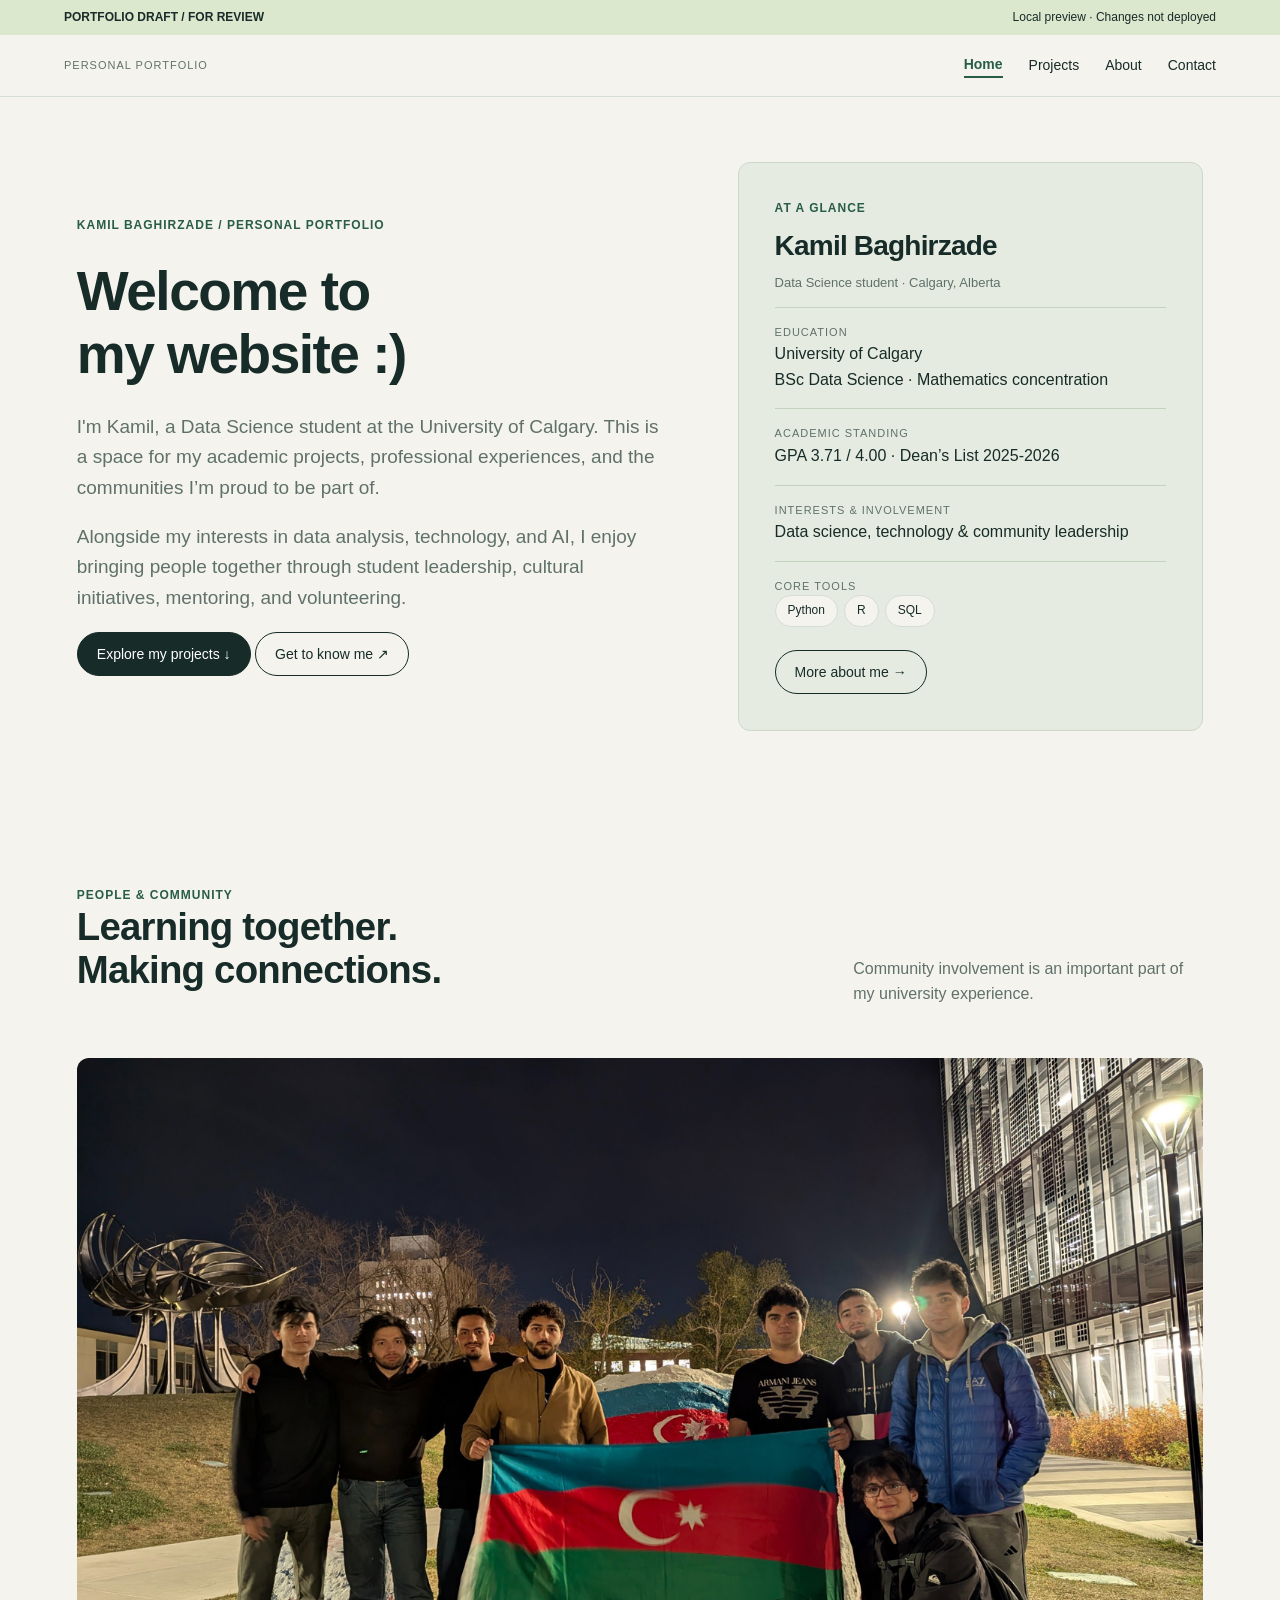
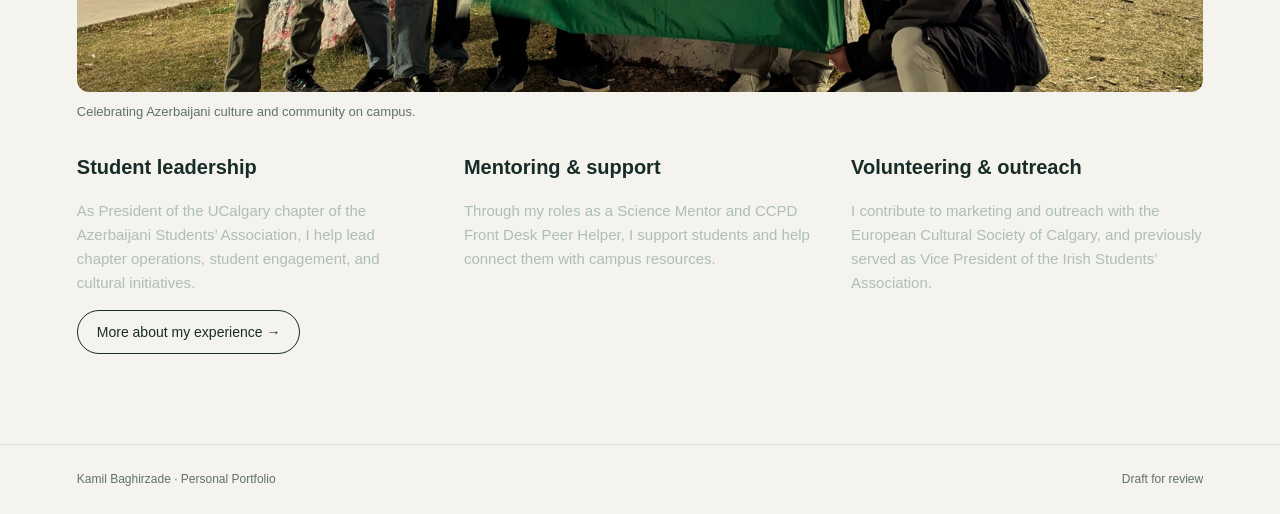
==== index.html @ b05f6c88 "Add files via upload" ====
<!doctype html><html lang="en"><head><meta charset="utf-8"><meta name="viewport" content="width=device-width,initial-scale=1"><title>Home - Portfolio Draft</title><style>
:root{--bg:#f4f3ed;--ink:#172b28;--muted:#60716b;--line:#d6ddd4;--green:#cae6aa;--accent:#285d48}*{box-sizing:border-box}html{scroll-behavior:smooth}body{margin:0;background:var(--bg);color:var(--ink);font:16px/1.6 Arial,sans-serif}a{color:inherit}button{font:inherit;cursor:pointer}nav{position:sticky;top:0;background:#f4f3edf5;z-index:10;border-bottom:1px solid var(--line);padding:18px 5%;display:flex;align-items:center;gap:26px}nav a{text-decoration:none;font-size:14px}nav .brand{font-weight:800;font-size:20px;margin-right:auto}.dot{color:var(--accent)}.button{border:1px solid var(--ink);border-radius:30px;background:transparent;color:var(--ink);padding:10px 19px;text-decoration:none;display:inline-block;font-size:14px}.button.dark{background:var(--ink);color:white}main{max-width:1400px;margin:auto}section{padding:90px 6%;scroll-margin-top:70px}.eyebrow{text-transform:uppercase;letter-spacing:2px;font-size:12px;font-weight:bold;color:var(--accent)}h1,h2,h3,p{margin-top:0}h1{font-size:clamp(48px,6.8vw,94px);line-height:1.04;letter-spacing:-5px;font-weight:500;margin:25px 0}h2{font-size:clamp(36px,4vw,56px);font-weight:500;letter-spacing:-2px;line-height:1.12}h3{font-size:25px;line-height:1.2}.lead{font-size:19px;color:var(--muted);max-width:560px}.hero{display:grid;grid-template-columns:1.25fr 1fr;align-items:center;gap:6%;padding-top:65px}.pill{display:inline-block;padding:5px 12px;border:1px solid var(--line);border-radius:20px;font-size:12px;margin:0 6px 7px 0}.hero-art{border-radius:180px 180px 8px 8px;background:var(--ink);min-height:470px;position:relative;overflow:hidden;color:#d4ecc1;display:flex;align-items:center;justify-content:center}.hero-art svg{width:100%;height:400px}.art-label{position:absolute;bottom:22px;left:25px;font:12px monospace;letter-spacing:1px}.strip{display:flex;gap:30px;border-top:1px solid var(--line);border-bottom:1px solid var(--line);padding:20px 6%;color:var(--muted);justify-content:space-between;font-size:13px}.heading{display:flex;justify-content:space-between;gap:40px;align-items:end;margin-bottom:35px}.heading p{max-width:350px;color:var(--muted)}.project{border-top:1px solid var(--line);display:grid;grid-template-columns:0.8fr 1.2fr;gap:7%;padding:45px 0}.number{font:13px monospace;color:var(--muted);margin-bottom:18px}.project p{color:var(--muted)}.project details{border-top:1px solid var(--line);padding:13px 0}summary{cursor:pointer;font-weight:bold;font-size:14px}.project details p{font-size:14px;margin:12px 0 0}.visual{background:#e4e9df;padding:35px;border-radius:6px;min-height:310px}.chart-head{display:flex;justify-content:space-between;font-size:12px;margin-bottom:30px}.bars{height:175px;display:flex;gap:12px;align-items:end;border-bottom:1px solid #9dab9a}.bar{flex:1;background:#849f75;position:relative;min-width:20px}.bar:last-child{background:var(--accent)}.bar span{position:absolute;bottom:-29px;left:0;right:0;text-align:center;font-size:11px}.caption{font-size:11px;color:var(--muted);margin-top:40px}.pipeline{display:grid;gap:12px}.node{border:1px solid #adbcaa;background:#f4f3ed;padding:12px 17px;display:flex;justify-content:space-between;font-size:14px}.node span{font:12px monospace;color:var(--muted)}.skills{background:var(--ink);color:var(--bg);border-radius:8px;margin:0 6%;padding:60px 5%}.skills .eyebrow{color:var(--green)}.skill-grid{display:grid;grid-template-columns:repeat(3,1fr);gap:35px}.skill-grid p{color:#aebfb5;font-size:15px}.skill-grid h3{font-size:20px}.about{display:grid;grid-template-columns:1fr 1fr;gap:10%}.about p{color:var(--muted)}footer{border-top:1px solid var(--line);padding:25px 6%;display:flex;justify-content:space-between;font-size:12px;color:var(--muted)}.notes{background:#e7ebdf;padding:18px;font-size:13px;border-radius:4px;margin-top:20px}.mode-panel{display:none;position:fixed;bottom:18px;left:50%;transform:translateX(-50%);background:var(--ink);color:white;padding:12px 20px;border-radius:40px;z-index:30;gap:18px;align-items:center;box-shadow:0 6px 30px #0003}.mode-panel button{color:white;background:none;border:0;padding:4px 10px}body.presenting .mode-panel{display:flex}.mode-panel span{white-space:nowrap;font-size:13px}.progress{position:fixed;top:0;left:0;height:3px;background:var(--accent);z-index:40}.rehearsal{font-size:12px;color:var(--muted);margin-top:15px}@media(max-width:750px){nav{gap:12px}nav .navlink{display:none}.hero,.project,.about{grid-template-columns:1fr}.hero-art{min-height:320px;margin-top:25px}h1{letter-spacing:-3px}.hero-art svg{height:300px}section{padding:55px 6%}.heading{display:block}.strip{flex-wrap:wrap;gap:12px}.skill-grid{grid-template-columns:1fr;gap:15px}.visual{margin-top:15px}.mode-panel{gap:3px;padding:10px}.mode-panel span{font-size:11px}footer{gap:20px}.skills{padding:40px 7%}}@media print{nav,.mode-panel,.button,.rehearsal{display:none}section{padding:25px}.hero-art{min-height:250px}details p{display:block}section,.project{break-inside:avoid}}
 .draft-banner{background:#dce8ce;padding:8px 5%;font-size:12px;display:flex;justify-content:space-between}.project figure{margin:0}.evidence{width:100%;border:1px solid var(--line);border-radius:6px;background:white}.role{border-left:3px solid var(--accent);padding-left:16px;margin:20px 0}.resume-grid{display:grid;grid-template-columns:1fr 1fr;gap:45px}.entry{border-top:1px solid var(--line);padding:20px 0}.entry small{color:var(--muted)}.entry h3{font-size:19px;margin:6px 0}.entry p{color:var(--muted);font-size:14px}.metric{font-size:60px;line-height:1.1;letter-spacing:-3px}.proposal{background:#e9dfce}.review{background:#fff9e9;border:1px solid #dbcda5;padding:16px;font-size:13px;border-radius:5px} .review summary{font-size:13px}.hero .lead{max-width:610px}.project .visual{align-self:start}.small{font-size:13px;color:var(--muted)}.filters{display:flex;gap:8px;flex-wrap:wrap;margin:25px 0}.filters button[aria-pressed=true]{background:var(--ink);color:white}article[hidden]{display:none}@media(max-width:750px){.resume-grid{grid-template-columns:1fr}.draft-banner{gap:15px}}nav{justify-content:flex-end}nav a[aria-current=page]{color:var(--accent);font-weight:700;border-bottom:2px solid var(--accent)}nav .navlink{display:inline-block}.page-label{margin-right:auto;font-size:11px;letter-spacing:1px;color:var(--muted)}@media(max-width:550px){nav{gap:16px;padding:16px 5%;flex-wrap:wrap}nav a{font-size:13px}.page-label{display:none}}body{font-family:Arial,Helvetica,sans-serif}h1{font-size:clamp(38px,4.3vw,60px);line-height:1.15;letter-spacing:-1.5px;font-weight:600}h1 em{font-style:normal}h2{font-size:clamp(30px,3vw,42px);letter-spacing:-.8px;font-weight:600}h3{font-size:23px;letter-spacing:0}.eyebrow{letter-spacing:1px}.hero{gap:7%;padding-top:65px;padding-bottom:65px}.profile-panel{background:#e5ebe0;border:1px solid #ced8c9;border-radius:12px;padding:36px;align-self:center}.profile-panel .profile-title{font-size:28px;line-height:1.25;margin:10px 0}.profile-row{padding:16px 0;border-top:1px solid #c5d1bf}.profile-row small{display:block;font-size:11px;letter-spacing:1px;text-transform:uppercase;color:#60716b}.profile-row strong{font-size:16px;font-weight:500}.profile-panel .pill{background:#f4f3ed}.contact-details{margin-top:28px}.contact-details a{overflow-wrap:anywhere}@media(max-width:750px){.profile-panel{margin-top:10px;padding:26px}.hero{padding-top:40px}}</style></head><body><div class="draft-banner"><strong>PORTFOLIO DRAFT / FOR REVIEW</strong><span>Local preview · Changes not deployed</span></div><nav aria-label="Main navigation"><span class="page-label">PERSONAL PORTFOLIO</span><a class="navlink" href="index.html" aria-current="page">Home</a><a class="navlink" href="projects.html">Projects</a><a class="navlink" href="about.html">About</a><a class="navlink" href="contact.html">Contact</a></nav><main><section class="hero" id="home" data-step><div><div class="eyebrow">Kamil Baghirzade / Personal portfolio</div><h1>Welcome to<br>my website :)</h1><p class="lead">I'm Kamil, a Data Science student at the University of Calgary. This is a space for my academic projects, professional experiences, and the communities I’m proud to be part of.</p><p class="lead">Alongside my interests in data analysis, technology, and AI, I enjoy bringing people together through student leadership, cultural initiatives, mentoring, and volunteering.</p><a class="button dark" href="projects.html">Explore my projects ↓</a> <a class="button" href="about.html">Get to know me ↗</a></div><aside class="profile-panel" aria-label="Professional profile"><div class="eyebrow">At a glance</div><h2 class="profile-title">Kamil Baghirzade</h2><p class="small">Data Science student · Calgary, Alberta</p><div class="profile-row"><small>Education</small><strong>University of Calgary<br>BSc Data Science · Mathematics concentration</strong></div><div class="profile-row"><small>Academic standing</small><strong>GPA 3.71 / 4.00 · Dean’s List 2025-2026</strong></div><div class="profile-row"><small>Interests & involvement</small><strong>Data science, technology & community leadership</strong></div><div class="profile-row"><small>Core tools</small><span class="pill">Python</span><span class="pill">R</span><span class="pill">SQL</span></div><a class="button" href="about.html">More about me →</a></aside></section><section id="community"><div class="heading"><div><div class="eyebrow">People & community</div><h2>Learning together.<br>Making connections.</h2></div><p>Community involvement is an important part of my university experience.</p></div><figure style="margin:0"><img src="community.png" alt="A group holding an Azerbaijani flag outdoors on campus" style="width:100%;height:auto;border-radius:12px;display:block"><figcaption class="small" style="margin-top:10px">Celebrating Azerbaijani culture and community on campus.</figcaption></figure><div class="skill-grid" style="margin-top:32px"><div><h3>Student leadership</h3><p>As President of the UCalgary chapter of the Azerbaijani Students’ Association, I help lead chapter operations, student engagement, and cultural initiatives.</p></div><div><h3>Mentoring & support</h3><p>Through my roles as a Science Mentor and CCPD Front Desk Peer Helper, I support students and help connect them with campus resources.</p></div><div><h3>Volunteering & outreach</h3><p>I contribute to marketing and outreach with the European Cultural Society of Calgary, and previously served as Vice President of the Irish Students’ Association.</p></div></div><a href="about.html" class="button">More about my experience →</a></section></main><footer><span>Kamil Baghirzade · Personal Portfolio</span><span>Draft for review</span></footer><script>document.querySelectorAll('[data-filter]').forEach(b=>b.onclick=()=>{document.querySelectorAll('[data-filter]').forEach(x=>x.setAttribute('aria-pressed',String(x===b)));document.querySelectorAll('[data-category]').forEach(a=>a.hidden=b.dataset.filter!=='all'&&a.dataset.category!==b.dataset.filter)});</script></body></html>
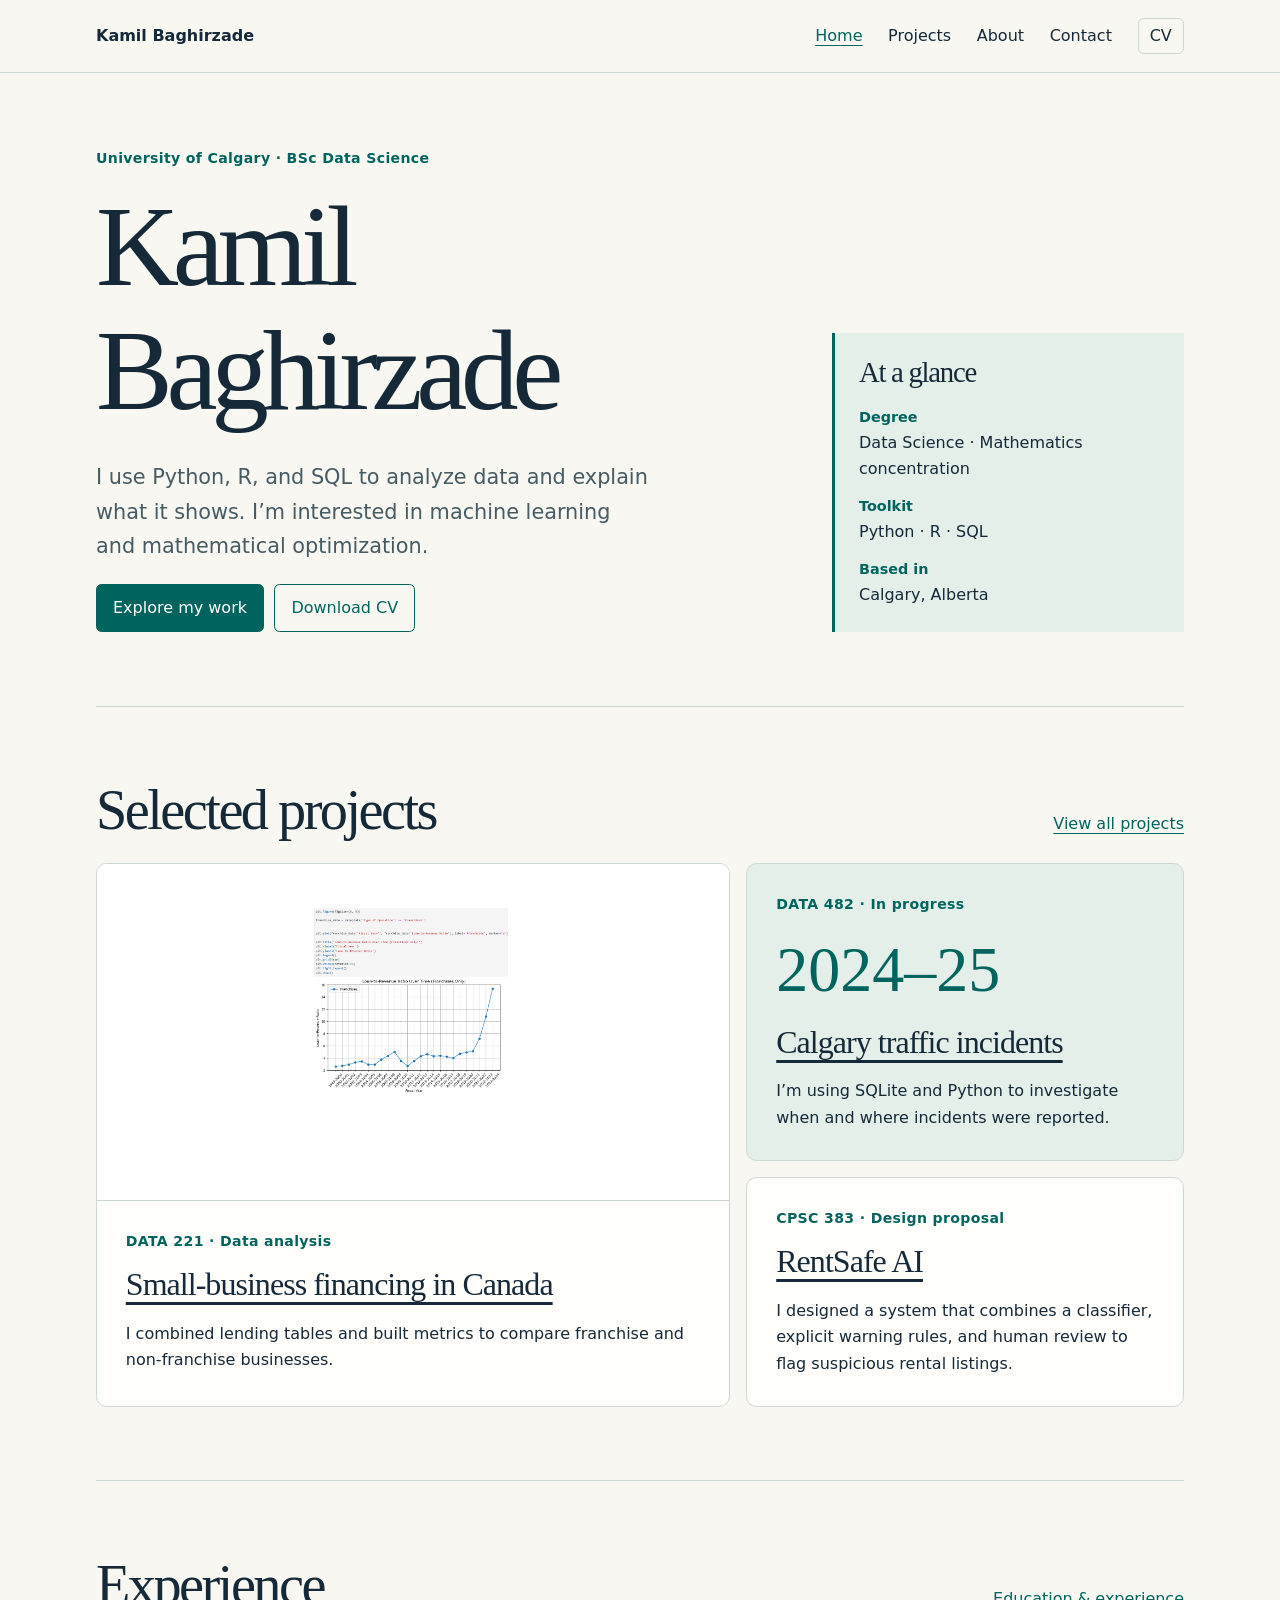
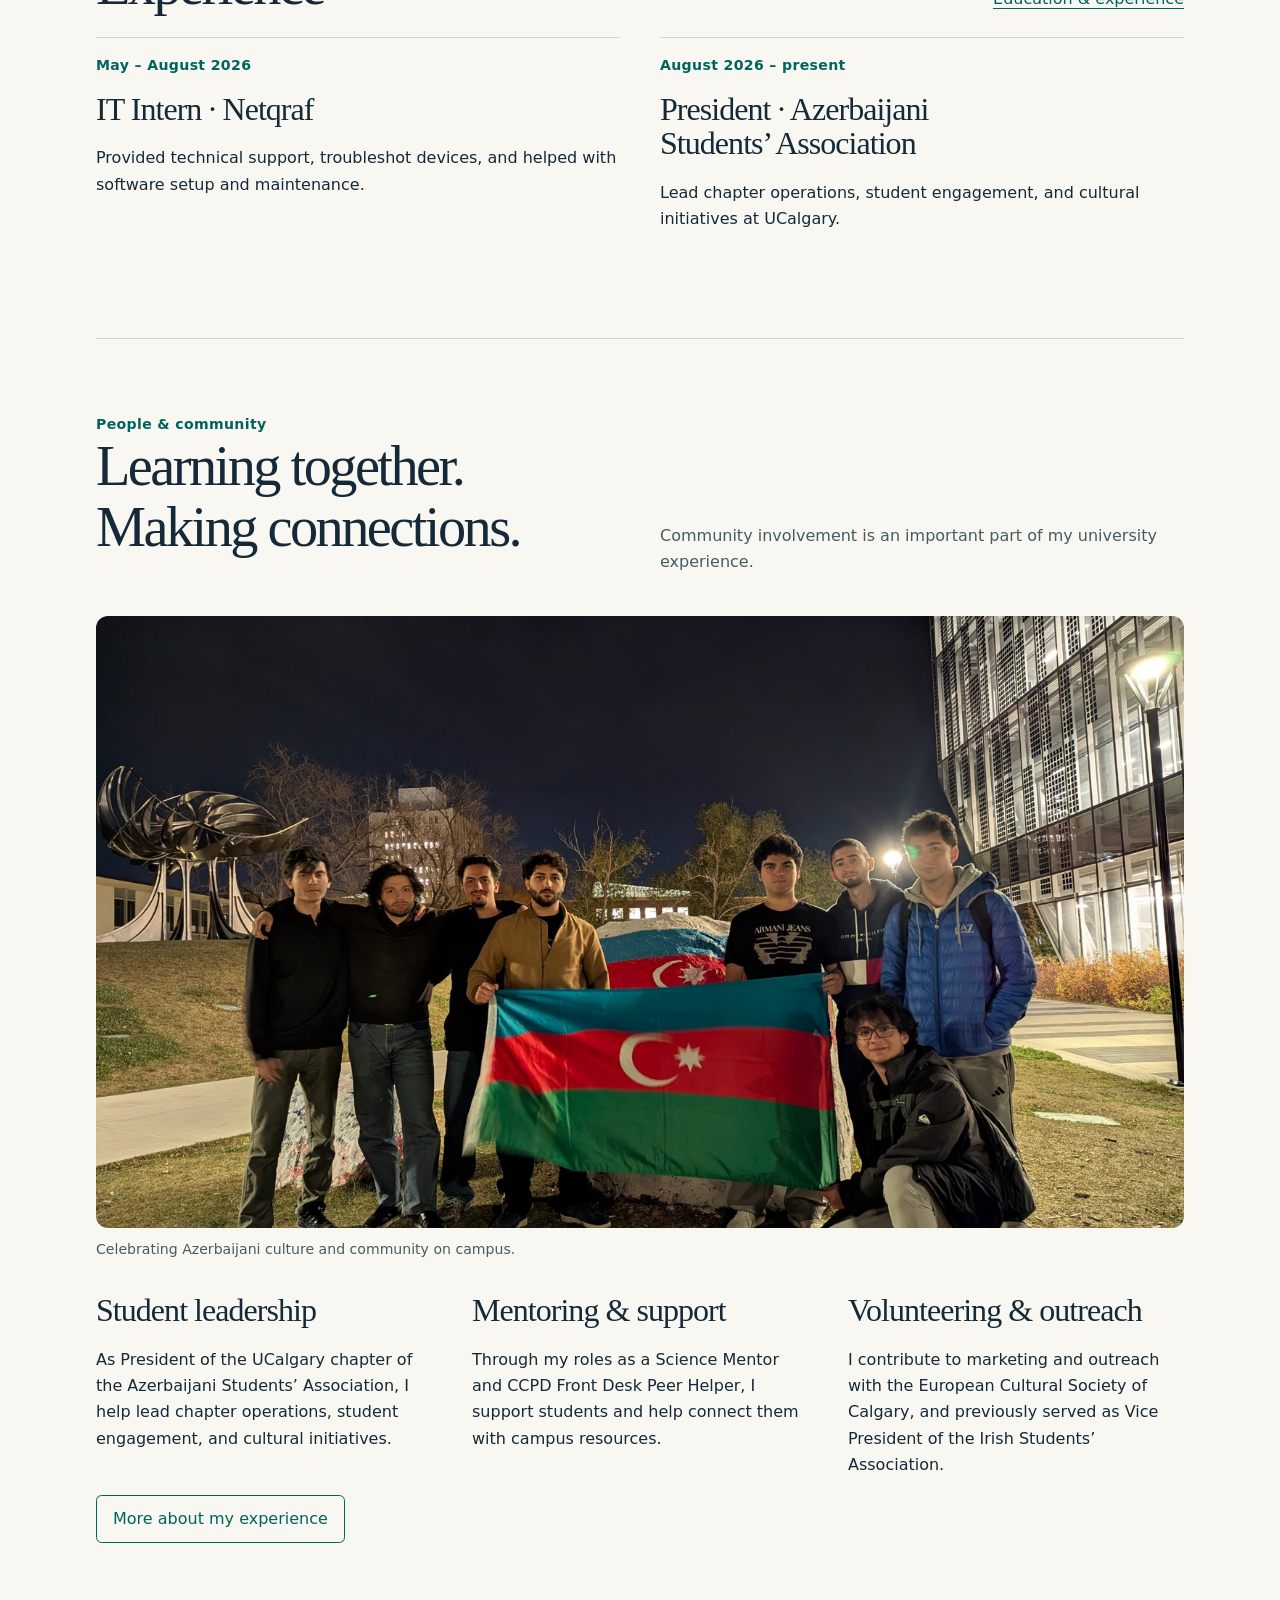
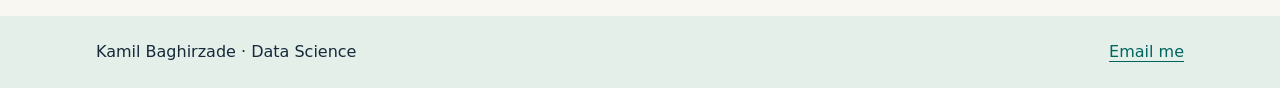
==== commit ecc14b96: "Add files via upload" ====
--- a/index.html
+++ b/index.html
@@ -1,3 +1,52 @@
-<!doctype html><html lang="en"><head><meta charset="utf-8"><meta name="viewport" content="width=device-width,initial-scale=1"><title>Home - Portfolio Draft</title><style>
-:root{--bg:#f4f3ed;--ink:#172b28;--muted:#60716b;--line:#d6ddd4;--green:#cae6aa;--accent:#285d48}*{box-sizing:border-box}html{scroll-behavior:smooth}body{margin:0;background:var(--bg);color:var(--ink);font:16px/1.6 Arial,sans-serif}a{color:inherit}button{font:inherit;cursor:pointer}nav{position:sticky;top:0;background:#f4f3edf5;z-index:10;border-bottom:1px solid var(--line);padding:18px 5%;display:flex;align-items:center;gap:26px}nav a{text-decoration:none;font-size:14px}nav .brand{font-weight:800;font-size:20px;margin-right:auto}.dot{color:var(--accent)}.button{border:1px solid var(--ink);border-radius:30px;background:transparent;color:var(--ink);padding:10px 19px;text-decoration:none;display:inline-block;font-size:14px}.button.dark{background:var(--ink);color:white}main{max-width:1400px;margin:auto}section{padding:90px 6%;scroll-margin-top:70px}.eyebrow{text-transform:uppercase;letter-spacing:2px;font-size:12px;font-weight:bold;color:var(--accent)}h1,h2,h3,p{margin-top:0}h1{font-size:clamp(48px,6.8vw,94px);line-height:1.04;letter-spacing:-5px;font-weight:500;margin:25px 0}h2{font-size:clamp(36px,4vw,56px);font-weight:500;letter-spacing:-2px;line-height:1.12}h3{font-size:25px;line-height:1.2}.lead{font-size:19px;color:var(--muted);max-width:560px}.hero{display:grid;grid-template-columns:1.25fr 1fr;align-items:center;gap:6%;padding-top:65px}.pill{display:inline-block;padding:5px 12px;border:1px solid var(--line);border-radius:20px;font-size:12px;margin:0 6px 7px 0}.hero-art{border-radius:180px 180px 8px 8px;background:var(--ink);min-height:470px;position:relative;overflow:hidden;color:#d4ecc1;display:flex;align-items:center;justify-content:center}.hero-art svg{width:100%;height:400px}.art-label{position:absolute;bottom:22px;left:25px;font:12px monospace;letter-spacing:1px}.strip{display:flex;gap:30px;border-top:1px solid var(--line);border-bottom:1px solid var(--line);padding:20px 6%;color:var(--muted);justify-content:space-between;font-size:13px}.heading{display:flex;justify-content:space-between;gap:40px;align-items:end;margin-bottom:35px}.heading p{max-width:350px;color:var(--muted)}.project{border-top:1px solid var(--line);display:grid;grid-template-columns:0.8fr 1.2fr;gap:7%;padding:45px 0}.number{font:13px monospace;color:var(--muted);margin-bottom:18px}.project p{color:var(--muted)}.project details{border-top:1px solid var(--line);padding:13px 0}summary{cursor:pointer;font-weight:bold;font-size:14px}.project details p{font-size:14px;margin:12px 0 0}.visual{background:#e4e9df;padding:35px;border-radius:6px;min-height:310px}.chart-head{display:flex;justify-content:space-between;font-size:12px;margin-bottom:30px}.bars{height:175px;display:flex;gap:12px;align-items:end;border-bottom:1px solid #9dab9a}.bar{flex:1;background:#849f75;position:relative;min-width:20px}.bar:last-child{background:var(--accent)}.bar span{position:absolute;bottom:-29px;left:0;right:0;text-align:center;font-size:11px}.caption{font-size:11px;color:var(--muted);margin-top:40px}.pipeline{display:grid;gap:12px}.node{border:1px solid #adbcaa;background:#f4f3ed;padding:12px 17px;display:flex;justify-content:space-between;font-size:14px}.node span{font:12px monospace;color:var(--muted)}.skills{background:var(--ink);color:var(--bg);border-radius:8px;margin:0 6%;padding:60px 5%}.skills .eyebrow{color:var(--green)}.skill-grid{display:grid;grid-template-columns:repeat(3,1fr);gap:35px}.skill-grid p{color:#aebfb5;font-size:15px}.skill-grid h3{font-size:20px}.about{display:grid;grid-template-columns:1fr 1fr;gap:10%}.about p{color:var(--muted)}footer{border-top:1px solid var(--line);padding:25px 6%;display:flex;justify-content:space-between;font-size:12px;color:var(--muted)}.notes{background:#e7ebdf;padding:18px;font-size:13px;border-radius:4px;margin-top:20px}.mode-panel{display:none;position:fixed;bottom:18px;left:50%;transform:translateX(-50%);background:var(--ink);color:white;padding:12px 20px;border-radius:40px;z-index:30;gap:18px;align-items:center;box-shadow:0 6px 30px #0003}.mode-panel button{color:white;background:none;border:0;padding:4px 10px}body.presenting .mode-panel{display:flex}.mode-panel span{white-space:nowrap;font-size:13px}.progress{position:fixed;top:0;left:0;height:3px;background:var(--accent);z-index:40}.rehearsal{font-size:12px;color:var(--muted);margin-top:15px}@media(max-width:750px){nav{gap:12px}nav .navlink{display:none}.hero,.project,.about{grid-template-columns:1fr}.hero-art{min-height:320px;margin-top:25px}h1{letter-spacing:-3px}.hero-art svg{height:300px}section{padding:55px 6%}.heading{display:block}.strip{flex-wrap:wrap;gap:12px}.skill-grid{grid-template-columns:1fr;gap:15px}.visual{margin-top:15px}.mode-panel{gap:3px;padding:10px}.mode-panel span{font-size:11px}footer{gap:20px}.skills{padding:40px 7%}}@media print{nav,.mode-panel,.button,.rehearsal{display:none}section{padding:25px}.hero-art{min-height:250px}details p{display:block}section,.project{break-inside:avoid}}
- .draft-banner{background:#dce8ce;padding:8px 5%;font-size:12px;display:flex;justify-content:space-between}.project figure{margin:0}.evidence{width:100%;border:1px solid var(--line);border-radius:6px;background:white}.role{border-left:3px solid var(--accent);padding-left:16px;margin:20px 0}.resume-grid{display:grid;grid-template-columns:1fr 1fr;gap:45px}.entry{border-top:1px solid var(--line);padding:20px 0}.entry small{color:var(--muted)}.entry h3{font-size:19px;margin:6px 0}.entry p{color:var(--muted);font-size:14px}.metric{font-size:60px;line-height:1.1;letter-spacing:-3px}.proposal{background:#e9dfce}.review{background:#fff9e9;border:1px solid #dbcda5;padding:16px;font-size:13px;border-radius:5px} .review summary{font-size:13px}.hero .lead{max-width:610px}.project .visual{align-self:start}.small{font-size:13px;color:var(--muted)}.filters{display:flex;gap:8px;flex-wrap:wrap;margin:25px 0}.filters button[aria-pressed=true]{background:var(--ink);color:white}article[hidden]{display:none}@media(max-width:750px){.resume-grid{grid-template-columns:1fr}.draft-banner{gap:15px}}nav{justify-content:flex-end}nav a[aria-current=page]{color:var(--accent);font-weight:700;border-bottom:2px solid var(--accent)}nav .navlink{display:inline-block}.page-label{margin-right:auto;font-size:11px;letter-spacing:1px;color:var(--muted)}@media(max-width:550px){nav{gap:16px;padding:16px 5%;flex-wrap:wrap}nav a{font-size:13px}.page-label{display:none}}body{font-family:Arial,Helvetica,sans-serif}h1{font-size:clamp(38px,4.3vw,60px);line-height:1.15;letter-spacing:-1.5px;font-weight:600}h1 em{font-style:normal}h2{font-size:clamp(30px,3vw,42px);letter-spacing:-.8px;font-weight:600}h3{font-size:23px;letter-spacing:0}.eyebrow{letter-spacing:1px}.hero{gap:7%;padding-top:65px;padding-bottom:65px}.profile-panel{background:#e5ebe0;border:1px solid #ced8c9;border-radius:12px;padding:36px;align-self:center}.profile-panel .profile-title{font-size:28px;line-height:1.25;margin:10px 0}.profile-row{padding:16px 0;border-top:1px solid #c5d1bf}.profile-row small{display:block;font-size:11px;letter-spacing:1px;text-transform:uppercase;color:#60716b}.profile-row strong{font-size:16px;font-weight:500}.profile-panel .pill{background:#f4f3ed}.contact-details{margin-top:28px}.contact-details a{overflow-wrap:anywhere}@media(max-width:750px){.profile-panel{margin-top:10px;padding:26px}.hero{padding-top:40px}}</style></head><body><div class="draft-banner"><strong>PORTFOLIO DRAFT / FOR REVIEW</strong><span>Local preview · Changes not deployed</span></div><nav aria-label="Main navigation"><span class="page-label">PERSONAL PORTFOLIO</span><a class="navlink" href="index.html" aria-current="page">Home</a><a class="navlink" href="projects.html">Projects</a><a class="navlink" href="about.html">About</a><a class="navlink" href="contact.html">Contact</a></nav><main><section class="hero" id="home" data-step><div><div class="eyebrow">Kamil Baghirzade / Personal portfolio</div><h1>Welcome to<br>my website :)</h1><p class="lead">I'm Kamil, a Data Science student at the University of Calgary. This is a space for my academic projects, professional experiences, and the communities I’m proud to be part of.</p><p class="lead">Alongside my interests in data analysis, technology, and AI, I enjoy bringing people together through student leadership, cultural initiatives, mentoring, and volunteering.</p><a class="button dark" href="projects.html">Explore my projects ↓</a> <a class="button" href="about.html">Get to know me ↗</a></div><aside class="profile-panel" aria-label="Professional profile"><div class="eyebrow">At a glance</div><h2 class="profile-title">Kamil Baghirzade</h2><p class="small">Data Science student · Calgary, Alberta</p><div class="profile-row"><small>Education</small><strong>University of Calgary<br>BSc Data Science · Mathematics concentration</strong></div><div class="profile-row"><small>Academic standing</small><strong>GPA 3.71 / 4.00 · Dean’s List 2025-2026</strong></div><div class="profile-row"><small>Interests & involvement</small><strong>Data science, technology & community leadership</strong></div><div class="profile-row"><small>Core tools</small><span class="pill">Python</span><span class="pill">R</span><span class="pill">SQL</span></div><a class="button" href="about.html">More about me →</a></aside></section><section id="community"><div class="heading"><div><div class="eyebrow">People & community</div><h2>Learning together.<br>Making connections.</h2></div><p>Community involvement is an important part of my university experience.</p></div><figure style="margin:0"><img src="community.png" alt="A group holding an Azerbaijani flag outdoors on campus" style="width:100%;height:auto;border-radius:12px;display:block"><figcaption class="small" style="margin-top:10px">Celebrating Azerbaijani culture and community on campus.</figcaption></figure><div class="skill-grid" style="margin-top:32px"><div><h3>Student leadership</h3><p>As President of the UCalgary chapter of the Azerbaijani Students’ Association, I help lead chapter operations, student engagement, and cultural initiatives.</p></div><div><h3>Mentoring & support</h3><p>Through my roles as a Science Mentor and CCPD Front Desk Peer Helper, I support students and help connect them with campus resources.</p></div><div><h3>Volunteering & outreach</h3><p>I contribute to marketing and outreach with the European Cultural Society of Calgary, and previously served as Vice President of the Irish Students’ Association.</p></div></div><a href="about.html" class="button">More about my experience →</a></section></main><footer><span>Kamil Baghirzade · Personal Portfolio</span><span>Draft for review</span></footer><script>document.querySelectorAll('[data-filter]').forEach(b=>b.onclick=()=>{document.querySelectorAll('[data-filter]').forEach(x=>x.setAttribute('aria-pressed',String(x===b)));document.querySelectorAll('[data-category]').forEach(a=>a.hidden=b.dataset.filter!=='all'&&a.dataset.category!==b.dataset.filter)});</script></body></html>+<!doctype html>
+<html lang="en">
+<head>
+<meta charset="utf-8">
+<meta name="viewport" content="width=device-width, initial-scale=1">
+<meta name="description" content="Data science projects, experience, and community work by Kamil Baghirzade.">
+<title>Home | Kamil Baghirzade</title>
+<link rel="stylesheet" href="portfolio.css">
+
+</head>
+<body>
+<a class="skip-link" href="#main">Skip to content</a>
+<header><div class="bar"><a class="wordmark" href="index.html">Kamil Baghirzade</a><nav aria-label="Main navigation"><a href="index.html" aria-current="page">Home</a><a href="projects.html">Projects</a><a href="about.html">About</a><a href="contact.html">Contact</a><a class="nav-cv" href="Kamil_Baghirzade_CV.pdf" download>CV</a></nav></div></header>
+<main id="main">
+<section class="hero">
+  <div>
+    <p class="eyebrow">University of Calgary · BSc Data Science</p>
+    <h1>Kamil<br>Baghirzade</h1>
+    <p class="lead">I use Python, R, and SQL to analyze data and explain what it shows. I’m interested in machine learning and mathematical optimization.</p>
+    <div class="actions"><a class="button dark" href="#selected">Explore my work</a><a class="button" href="Kamil_Baghirzade_CV.pdf" download>Download CV</a></div>
+  </div>
+  <aside class="profile-panel">
+    <h2>At a glance</h2>
+    <dl><dt>Degree</dt><dd>Data Science · Mathematics concentration</dd><dt>Toolkit</dt><dd>Python · R · SQL</dd><dt>Based in</dt><dd>Calgary, Alberta</dd></dl>
+  </aside>
+</section>
+<section id="selected">
+  <div class="section-heading"><h2>Selected projects</h2><a href="projects.html">View all projects</a></div>
+  <div class="featured">
+    <article class="feature">
+      <a class="feature-image" href="projects.html#financing"><img src="financing-chart.png" alt="Loan-to-revenue chart from the DATA 221 report"></a>
+      <div class="feature-copy"><p class="eyebrow">DATA 221 · Data analysis</p><h3><a href="projects.html#financing">Small-business financing in Canada</a></h3><p>I combined lending tables and built metrics to compare franchise and non-franchise businesses.</p></div>
+    </article>
+    <article class="feature traffic">
+      <div class="feature-copy"><p class="eyebrow">DATA 482 · In progress</p><p class="years">2024–25</p><h3><a href="projects.html#traffic">Calgary traffic incidents</a></h3><p>I’m using SQLite and Python to investigate when and where incidents were reported.</p></div>
+    </article>
+    <article class="feature proposal">
+      <div class="feature-copy"><p class="eyebrow">CPSC 383 · Design proposal</p><h3><a href="projects.html#rentsafe">RentSafe AI</a></h3><p>I designed a system that combines a classifier, explicit warning rules, and human review to flag suspicious rental listings.</p></div>
+    </article>
+  </div>
+</section>
+<section id="experience">
+  <div class="section-heading"><h2>Experience</h2><a href="about.html#experience">Education & experience</a></div>
+  <div class="timeline">
+    <div><p class="eyebrow">May – August 2026</p><h3>IT Intern · Netqraf</h3><p>Provided technical support, troubleshot devices, and helped with software setup and maintenance.</p></div>
+    <div><p class="eyebrow">August 2026 – present</p><h3>President · Azerbaijani Students’ Association</h3><p>Lead chapter operations, student engagement, and cultural initiatives at UCalgary.</p></div>
+  </div>
+</section>
+<section id="community"><div class="heading"><div><div class="eyebrow">People & community</div><h2>Learning together.<br>Making connections.</h2></div><p>Community involvement is an important part of my university experience.</p></div><figure style="margin:0"><img src="community.png" alt="A group holding an Azerbaijani flag outdoors on campus" style="width:100%;height:auto;border-radius:12px;display:block"><figcaption class="small" style="margin-top:10px">Celebrating Azerbaijani culture and community on campus.</figcaption></figure><div class="skill-grid" style="margin-top:32px"><div><h3>Student leadership</h3><p>As President of the UCalgary chapter of the Azerbaijani Students’ Association, I help lead chapter operations, student engagement, and cultural initiatives.</p></div><div><h3>Mentoring & support</h3><p>Through my roles as a Science Mentor and CCPD Front Desk Peer Helper, I support students and help connect them with campus resources.</p></div><div><h3>Volunteering & outreach</h3><p>I contribute to marketing and outreach with the European Cultural Society of Calgary, and previously served as Vice President of the Irish Students’ Association.</p></div></div><a href="about.html" class="button">More about my experience</a></section></main>
+<footer><div class="bar"><span>Kamil Baghirzade · Data Science</span><a href="mailto:kamil.bagirzade@ucalgary.ca">Email me</a></div></footer>
+</body>
+</html>
--- a/portfolio.css
+++ b/portfolio.css
@@ -0,0 +1,93 @@
+:root {
+  color-scheme: light;
+  --paper: #f8f7f2;
+  --white: #fffefb;
+  --ink: #152938;
+  --muted: #465b63;
+  --teal: #00645e;
+  --line: #cdd7d3;
+  --mint: #e4efea;
+  font-family: system-ui, sans-serif;
+}
+* { box-sizing: border-box; }
+html { scroll-padding-top: 7rem; }
+body { margin: 0; background: var(--paper); color: var(--ink); line-height: 1.65; }
+a { color: var(--teal); text-underline-offset: .22em; }
+a:hover { text-decoration-thickness: .14em; }
+:focus-visible { outline: 3px solid #a95218; outline-offset: 4px; }
+.skip-link { position: fixed; z-index: 5; top: -5rem; left: 1rem; background: white; padding: .7rem; }
+.skip-link:focus { top: 1rem; }
+header { position: sticky; top: 0; z-index: 2; border-bottom: 1px solid var(--line); background: var(--paper); }
+.bar, main { max-width: 76rem; margin-inline: auto; padding-inline: clamp(1.1rem, 5vw, 4.5rem); }
+.bar { min-height: 4.5rem; display: flex; align-items: center; justify-content: space-between; gap: .6rem 1.5rem; flex-wrap: wrap; }
+nav { display: flex; flex-wrap: wrap; align-items: center; gap: .4rem clamp(.8rem, 2vw, 1.7rem); }
+nav a, .wordmark { color: var(--ink); text-decoration: none; }
+nav a:hover, nav a[aria-current] { text-decoration: underline; color: var(--teal); }
+.wordmark { font-weight: 750; }
+.nav-cv { border: 1px solid var(--line); border-radius: .35rem; padding: .25rem .7rem; }
+section { padding-block: clamp(2rem, 6vw, 4.6rem); border-bottom: 1px solid var(--line); }
+section:last-child { border-bottom: 0; }
+h1, h2, h3 { font-family: Georgia, serif; font-weight: 500; line-height: 1.08; margin: 0 0 .6em; text-wrap: balance; }
+h1 { font-size: clamp(3rem, 9vw, 7.25rem); letter-spacing: -.055em; margin-bottom: .24em; }
+h2 { font-size: clamp(2rem, 4.4vw, 3.65rem); letter-spacing: -.045em; }
+h3 { font-size: clamp(1.45rem, 2.5vw, 2.15rem); letter-spacing: -.03em; }
+p { margin: 0 0 1em; }
+.eyebrow, small { color: var(--teal); font-size: .88rem; font-weight: 650; letter-spacing: .025em; }
+.lead { max-width: 35rem; font-size: clamp(1.05rem, 2vw, 1.3rem); color: var(--muted); }
+.hero { display: grid; grid-template-columns: 2fr 1fr; gap: 2rem; align-items: end; }
+.profile-panel { border-left: 3px solid var(--teal); padding: 1.5rem; background: var(--mint); }
+.profile-panel h2 { font-size: 1.8rem; }
+dl { margin: 0; }
+dt { font-size: .9rem; color: var(--teal); font-weight: 650; }
+dd { margin: 0 0 .8rem; }
+dd:last-child { margin-bottom: 0; }
+.actions, .filters { display: flex; gap: .65rem; flex-wrap: wrap; }
+.button { display: inline-block; border: 1px solid var(--teal); border-radius: .35rem; padding: .62rem 1rem; background: transparent; color: var(--teal); font: inherit; text-decoration: none; cursor: pointer; }
+.button:hover { background: var(--mint); }
+.button.dark, .button[aria-pressed="true"] { background: var(--teal); color: white; }
+.button.dark:hover, .button[aria-pressed="true"]:hover { background: #004c47; }
+.section-heading { display: flex; justify-content: space-between; align-items: baseline; gap: .5rem 1.5rem; flex-wrap: wrap; margin-bottom: 1.35rem; }
+.section-heading h2 { margin: 0; }
+.featured { display: grid; grid-template-columns: 1.45fr 1fr; gap: 1rem; }
+.feature { background: var(--white); border: 1px solid var(--line); border-radius: .65rem; overflow: hidden; }
+.feature:first-child { grid-row: span 2; }
+.feature-image { display: block; padding: 1rem; background: white; border-bottom: 1px solid var(--line); }
+.feature-image img { width: 100%; max-height: 19rem; object-fit: contain; }
+.feature-copy { padding: clamp(1.15rem, 3vw, 1.8rem); }
+.feature-copy p:last-child { margin-bottom: 0; }
+.feature h3 a { color: inherit; }
+.traffic { background: var(--mint); }
+.years { font: 500 clamp(2.25rem, 5vw, 4rem)/1 Georgia, serif; color: var(--teal); margin: .35em 0; }
+.timeline, .resume-grid, .skill-grid, .heading, .about { display: grid; grid-template-columns: repeat(2, minmax(0, 1fr)); gap: 1.5rem 2.5rem; }
+.skill-grid { grid-template-columns: repeat(3, minmax(0, 1fr)); }
+.timeline > div, .entry { border-top: 1px solid var(--line); padding-top: 1rem; margin-bottom: 1rem; }
+.heading { align-items: end; margin-bottom: 1.5rem; }
+.heading p { color: var(--muted); }
+.project { display: grid; grid-template-columns: 1.1fr 1fr; gap: 1.5rem 2rem; border: 1px solid var(--line); border-radius: .65rem; padding: clamp(1rem, 4vw, 2.25rem); margin-top: 1.25rem; background: var(--white); }
+[hidden] { display: none !important; }
+.pill { display: inline-block; margin: 0 .3rem .4rem 0; padding: .12rem .55rem; border-radius: .35rem; background: var(--mint); color: var(--teal); font-size: .88rem; }
+.role { border-left: 3px solid var(--teal); padding-left: .85rem; margin-block: 1rem; }
+details { border-top: 1px solid var(--line); padding-block: .65rem; }
+details p { margin: .45rem 0 0; }
+summary { cursor: pointer; font-weight: 650; }
+figure { margin: 0; min-width: 0; }
+img { display: block; max-width: 100%; height: auto; }
+.evidence { width: 100%; border: 1px solid var(--line); border-radius: .4rem; }
+.small { font-size: .88rem; color: var(--muted); margin-top: .55rem; }
+.contact-details { margin-top: 2rem; overflow-wrap: anywhere; }
+footer { background: var(--mint); color: var(--ink); }
+@media (max-width: 720px) {
+  .hero, .featured, .timeline, .resume-grid, .skill-grid, .heading, .about, .project { grid-template-columns: 1fr; }
+  .feature:first-child { grid-row: auto; }
+  header .bar { padding-block: .65rem; }
+}
+@media print {
+  header, footer, .skip-link, .filters, .button { display: none; }
+  body { background: white; color: black; }
+  section { padding-block: 1rem; }
+}
+.visual { background: var(--mint); border-radius: .5rem; padding: 1.2rem; }
+.chart-head { display: flex; flex-wrap: wrap; align-items: baseline; justify-content: space-between; gap: .5rem; }
+.pipeline { display: grid; gap: .6rem; margin-block: 1rem; }
+.node { background: var(--white); padding: .65rem .8rem; border-left: 2px solid var(--teal); }
+.caption { color: var(--muted); font-size: .9rem; }
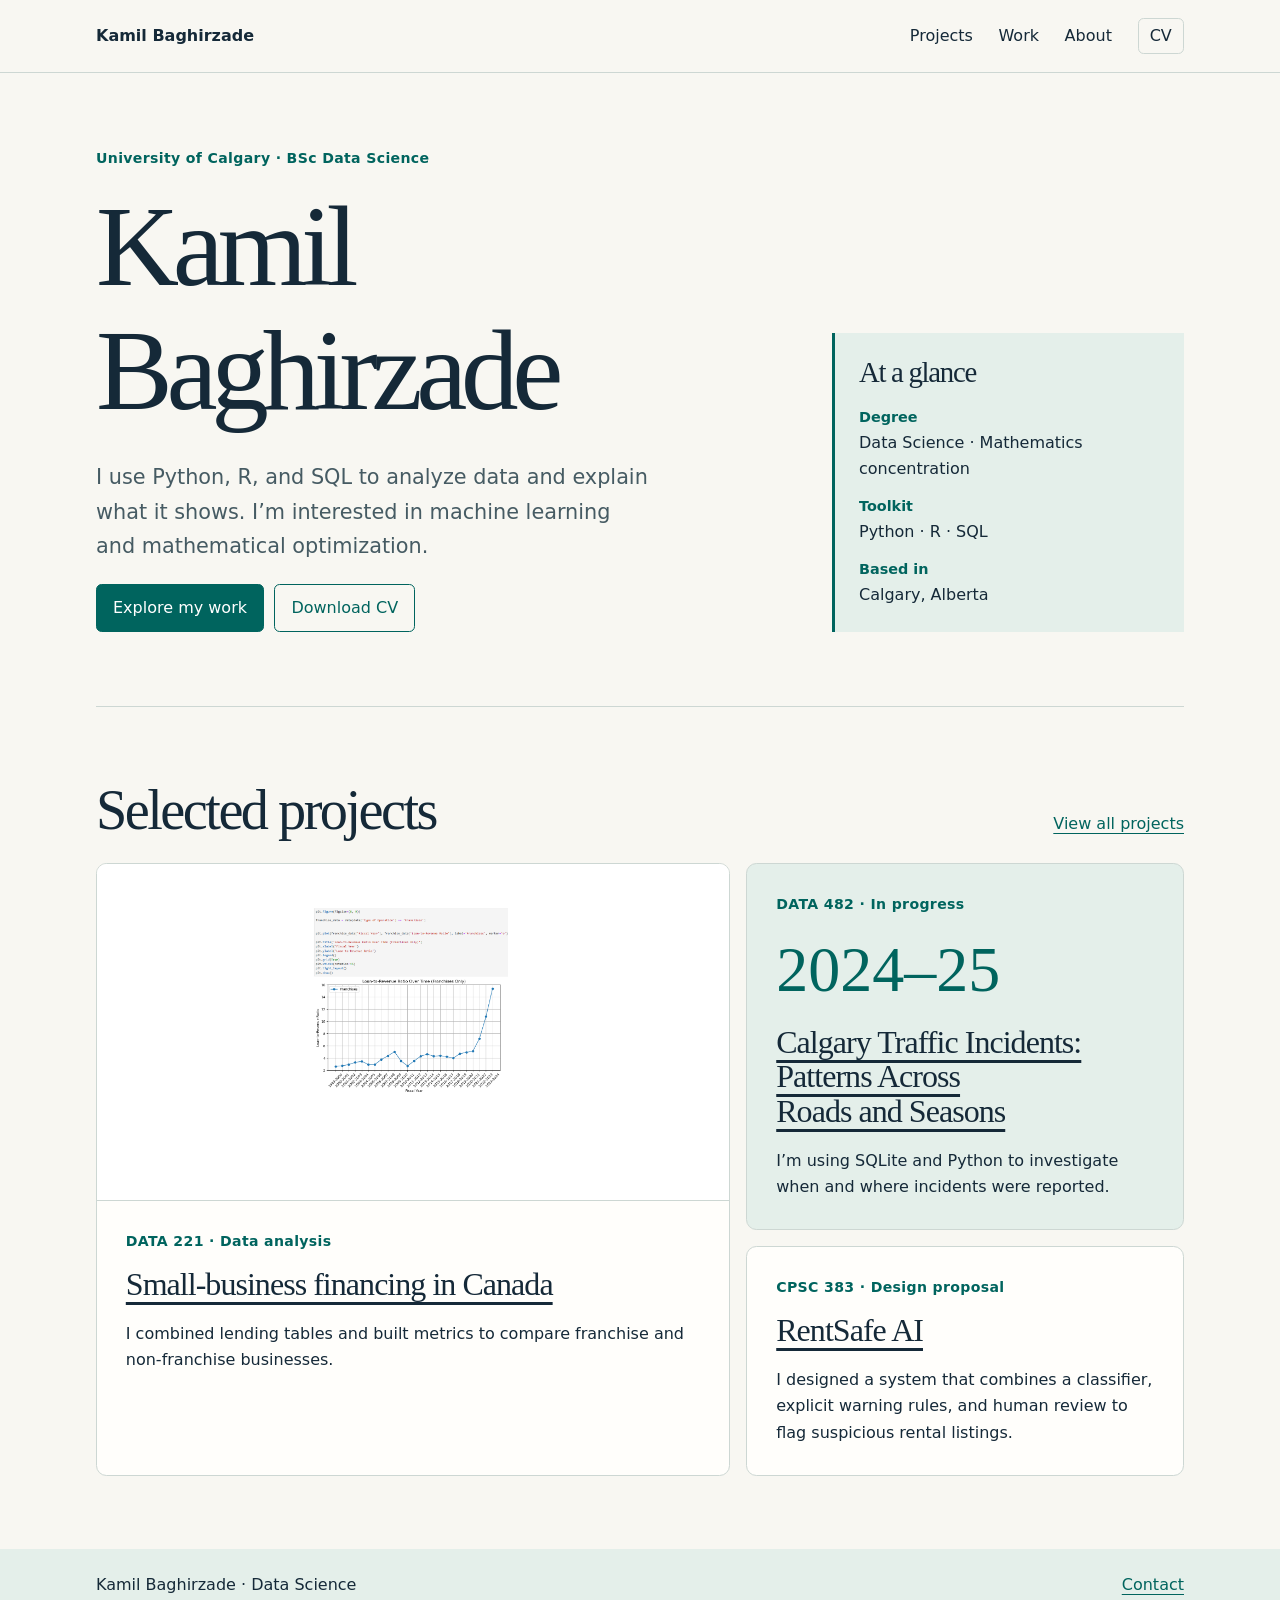
==== commit f4b81cd1: "Add files via upload" ====
--- a/index.html
+++ b/index.html
@@ -7,10 +7,11 @@
 <title>Home | Kamil Baghirzade</title>
 <link rel="stylesheet" href="portfolio.css">
 
+<script src="pointer.js" defer></script>
 </head>
 <body>
 <a class="skip-link" href="#main">Skip to content</a>
-<header><div class="bar"><a class="wordmark" href="index.html">Kamil Baghirzade</a><nav aria-label="Main navigation"><a href="index.html" aria-current="page">Home</a><a href="projects.html">Projects</a><a href="about.html">About</a><a href="contact.html">Contact</a><a class="nav-cv" href="Kamil_Baghirzade_CV.pdf" download>CV</a></nav></div></header>
+<header><div class="bar"><a class="wordmark" href="index.html">Kamil Baghirzade</a><nav aria-label="Main navigation"><a href="projects.html">Projects</a><a href="work.html">Work</a><a href="about.html">About</a><a class="nav-cv" href="Kamil_Baghirzade_CV.pdf" download>CV</a></nav></div></header>
 <main id="main">
 <section class="hero">
   <div>
@@ -28,25 +29,19 @@
   <div class="section-heading"><h2>Selected projects</h2><a href="projects.html">View all projects</a></div>
   <div class="featured">
     <article class="feature">
-      <a class="feature-image" href="projects.html#financing"><img src="financing-chart.png" alt="Loan-to-revenue chart from the DATA 221 report"></a>
-      <div class="feature-copy"><p class="eyebrow">DATA 221 · Data analysis</p><h3><a href="projects.html#financing">Small-business financing in Canada</a></h3><p>I combined lending tables and built metrics to compare franchise and non-franchise businesses.</p></div>
+      <a class="feature-image" href="financing.html"><img src="financing-chart.png" alt="Loan-to-revenue chart from the DATA 221 report"></a>
+      <div class="feature-copy"><p class="eyebrow">DATA 221 · Data analysis</p><h3><a href="financing.html">Small-business financing in Canada</a></h3><p>I combined lending tables and built metrics to compare franchise and non-franchise businesses.</p></div>
     </article>
     <article class="feature traffic">
-      <div class="feature-copy"><p class="eyebrow">DATA 482 · In progress</p><p class="years">2024–25</p><h3><a href="projects.html#traffic">Calgary traffic incidents</a></h3><p>I’m using SQLite and Python to investigate when and where incidents were reported.</p></div>
+      <div class="feature-copy"><p class="eyebrow">DATA 482 · In progress</p><p class="years">2024–25</p><h3><a href="traffic.html">Calgary Traffic Incidents: Patterns Across Roads and Seasons</a></h3><p>I’m using SQLite and Python to investigate when and where incidents were reported.</p></div>
     </article>
     <article class="feature proposal">
-      <div class="feature-copy"><p class="eyebrow">CPSC 383 · Design proposal</p><h3><a href="projects.html#rentsafe">RentSafe AI</a></h3><p>I designed a system that combines a classifier, explicit warning rules, and human review to flag suspicious rental listings.</p></div>
+      <div class="feature-copy"><p class="eyebrow">CPSC 383 · Design proposal</p><h3><a href="rentsafe.html">RentSafe AI</a></h3><p>I designed a system that combines a classifier, explicit warning rules, and human review to flag suspicious rental listings.</p></div>
     </article>
   </div>
 </section>
-<section id="experience">
-  <div class="section-heading"><h2>Experience</h2><a href="about.html#experience">Education & experience</a></div>
-  <div class="timeline">
-    <div><p class="eyebrow">May – August 2026</p><h3>IT Intern · Netqraf</h3><p>Provided technical support, troubleshot devices, and helped with software setup and maintenance.</p></div>
-    <div><p class="eyebrow">August 2026 – present</p><h3>President · Azerbaijani Students’ Association</h3><p>Lead chapter operations, student engagement, and cultural initiatives at UCalgary.</p></div>
-  </div>
-</section>
-<section id="community"><div class="heading"><div><div class="eyebrow">People & community</div><h2>Learning together.<br>Making connections.</h2></div><p>Community involvement is an important part of my university experience.</p></div><figure style="margin:0"><img src="community.png" alt="A group holding an Azerbaijani flag outdoors on campus" style="width:100%;height:auto;border-radius:12px;display:block"><figcaption class="small" style="margin-top:10px">Celebrating Azerbaijani culture and community on campus.</figcaption></figure><div class="skill-grid" style="margin-top:32px"><div><h3>Student leadership</h3><p>As President of the UCalgary chapter of the Azerbaijani Students’ Association, I help lead chapter operations, student engagement, and cultural initiatives.</p></div><div><h3>Mentoring & support</h3><p>Through my roles as a Science Mentor and CCPD Front Desk Peer Helper, I support students and help connect them with campus resources.</p></div><div><h3>Volunteering & outreach</h3><p>I contribute to marketing and outreach with the European Cultural Society of Calgary, and previously served as Vice President of the Irish Students’ Association.</p></div></div><a href="about.html" class="button">More about my experience</a></section></main>
-<footer><div class="bar"><span>Kamil Baghirzade · Data Science</span><a href="mailto:kamil.bagirzade@ucalgary.ca">Email me</a></div></footer>
+
+</main>
+<footer><div class="bar"><span>Kamil Baghirzade · Data Science</span><a href="contact.html">Contact</a></div></footer>
 </body>
 </html>
--- a/portfolio.css
+++ b/portfolio.css
@@ -91,3 +91,19 @@
 .pipeline { display: grid; gap: .6rem; margin-block: 1rem; }
 .node { background: var(--white); padding: .65rem .8rem; border-left: 2px solid var(--teal); }
 .caption { color: var(--muted); font-size: .9rem; }
+
+.case-intro .eyebrow { margin-top: 1.5rem; }
+.case-intro h1 { font-size: clamp(2.6rem, 6vw, 5.25rem); }
+.case-body { padding-top: 1.5rem; }
+.case-note { margin-top: 1.5rem; padding: 1.3rem; border-left: 3px solid var(--teal); background-color: var(--mint); }
+.case-note h2, .case-body .project h2 { font-size: 1.8rem; }
+.case-note p { margin-bottom: 0; }
+.showcase { align-items: start; }
+.showcase h2 { font-size: clamp(1.65rem, 3vw, 2.6rem); }
+@media (hover: hover) and (pointer: fine) and (prefers-reduced-motion: no-preference) {
+  :is(.hero, .feature, .showcase, .case-intro):hover {
+    background-image: radial-gradient(22rem circle at var(--pointer-x, -1000px) var(--pointer-y, -1000px), #108b821c, transparent 75%);
+  }
+}
+
+.resources li { margin-block: .4rem; }
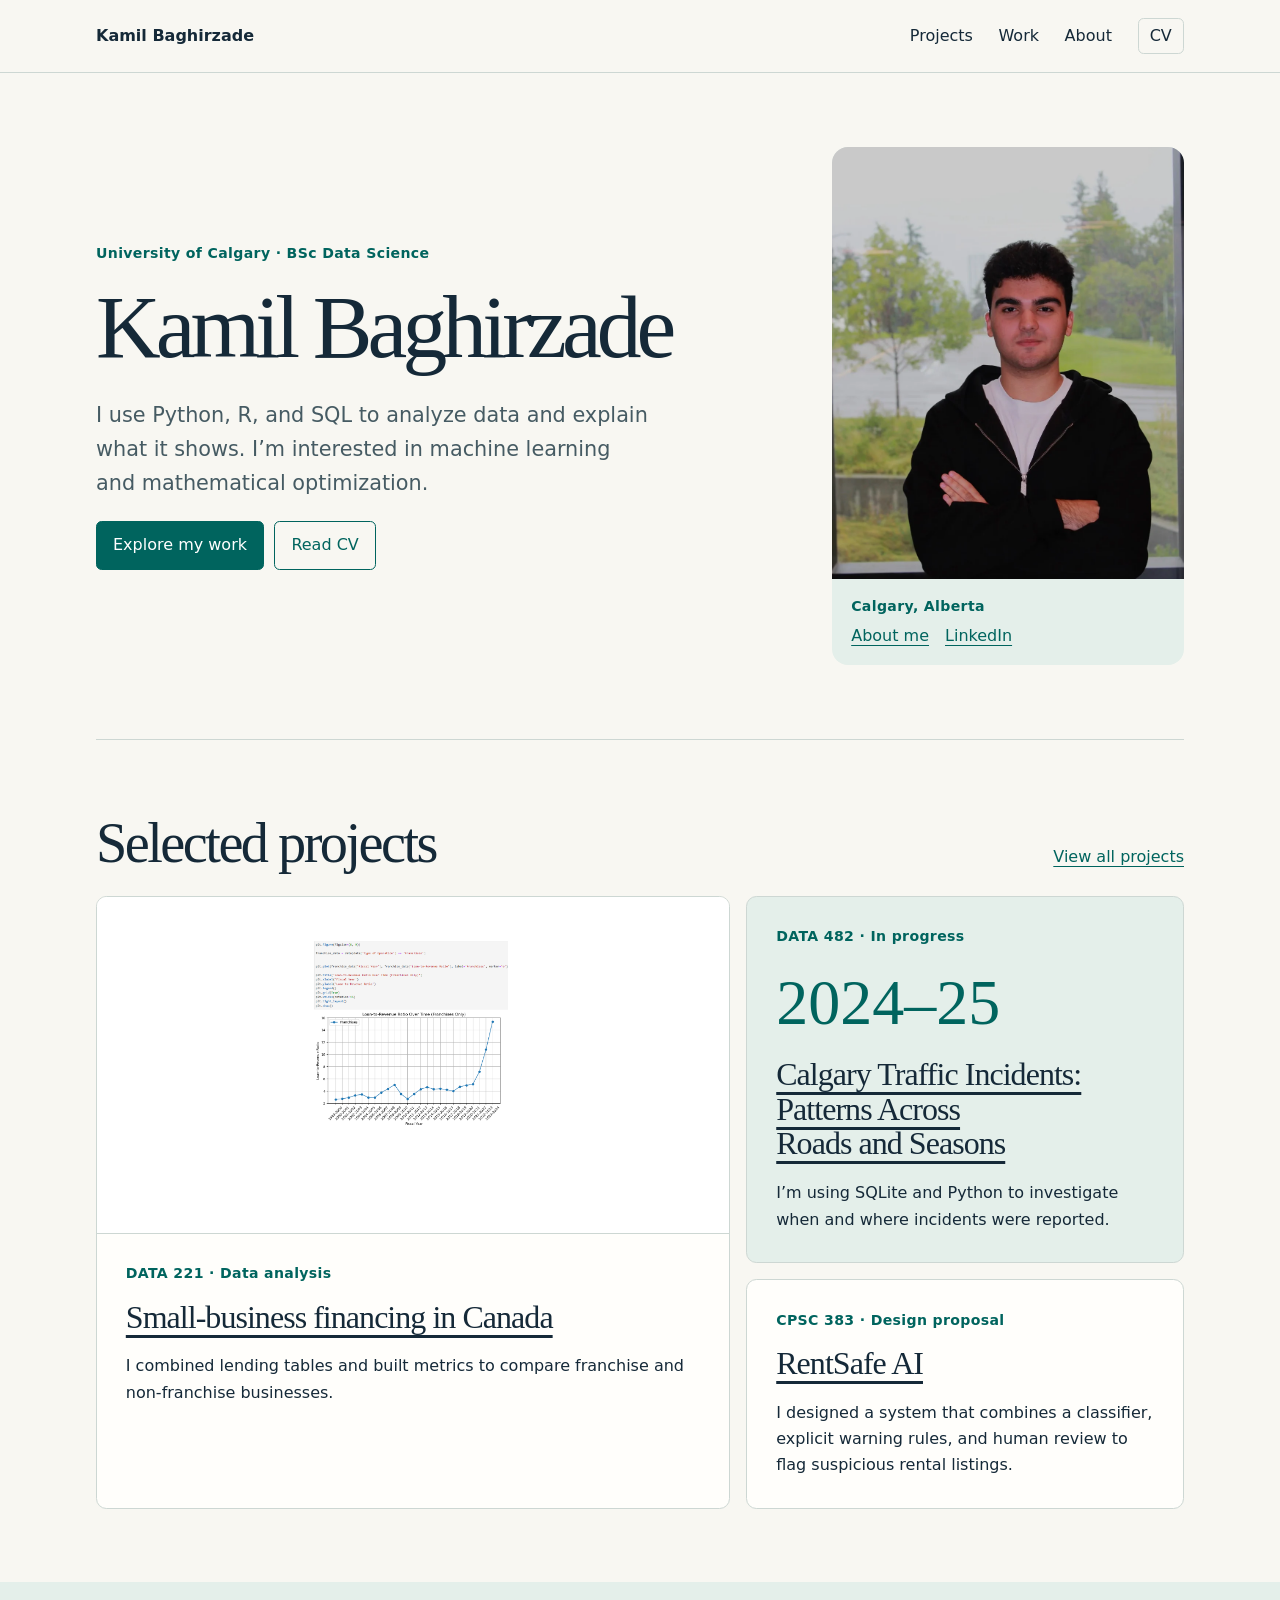
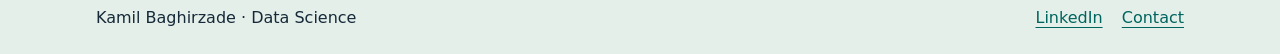
==== commit 2e90e5e7: "Add files via upload" ====
--- a/index.html
+++ b/index.html
@@ -11,19 +11,16 @@
 </head>
 <body>
 <a class="skip-link" href="#main">Skip to content</a>
-<header><div class="bar"><a class="wordmark" href="index.html">Kamil Baghirzade</a><nav aria-label="Main navigation"><a href="projects.html">Projects</a><a href="work.html">Work</a><a href="about.html">About</a><a class="nav-cv" href="Kamil_Baghirzade_CV.pdf" download>CV</a></nav></div></header>
+<header><div class="bar"><a class="wordmark" href="index.html">Kamil Baghirzade</a><nav aria-label="Main navigation"><a href="projects.html">Projects</a><a href="work.html">Work</a><a href="about.html">About</a><a class="nav-cv" href="about.html#cv">CV</a></nav></div></header>
 <main id="main">
 <section class="hero">
   <div>
     <p class="eyebrow">University of Calgary · BSc Data Science</p>
-    <h1>Kamil<br>Baghirzade</h1>
+    <h1>Kamil Baghirzade</h1>
     <p class="lead">I use Python, R, and SQL to analyze data and explain what it shows. I’m interested in machine learning and mathematical optimization.</p>
-    <div class="actions"><a class="button dark" href="#selected">Explore my work</a><a class="button" href="Kamil_Baghirzade_CV.pdf" download>Download CV</a></div>
+    <div class="actions"><a class="button dark" href="#selected">Explore my work</a><a class="button" href="about.html#cv">Read CV</a></div>
   </div>
-  <aside class="profile-panel">
-    <h2>At a glance</h2>
-    <dl><dt>Degree</dt><dd>Data Science · Mathematics concentration</dd><dt>Toolkit</dt><dd>Python · R · SQL</dd><dt>Based in</dt><dd>Calgary, Alberta</dd></dl>
-  </aside>
+  <aside class="home-profile"><img src="kamil-portrait.webp" alt="Portrait of Kamil Baghirzade"><div><p class="eyebrow">Calgary, Alberta</p><a href="about.html">About me</a><a href="https://www.linkedin.com/in/kamilbaghirzade/">LinkedIn</a></div></aside>
 </section>
 <section id="selected">
   <div class="section-heading"><h2>Selected projects</h2><a href="projects.html">View all projects</a></div>
@@ -42,6 +39,6 @@
 </section>
 
 </main>
-<footer><div class="bar"><span>Kamil Baghirzade · Data Science</span><a href="contact.html">Contact</a></div></footer>
+<footer><div class="bar"><span>Kamil Baghirzade · Data Science</span><div class="footer-links"><a href="https://www.linkedin.com/in/kamilbaghirzade/">LinkedIn</a><a href="contact.html">Contact</a></div></div></footer>
 </body>
 </html>
--- a/portfolio.css
+++ b/portfolio.css
@@ -107,3 +107,33 @@
 }
 
 .resources li { margin-block: .4rem; }
+
+.footer-links { display: flex; gap: 1.2rem; flex-wrap: wrap; }
+.hero { align-items: center; }
+.hero h1 { font-size: clamp(3rem, 7vw, 6.25rem); }
+.home-profile { position: relative; background: var(--mint); border-radius: 1rem; overflow: hidden; }
+.home-profile img { width: 100%; height: clamp(17rem, 35vw, 27rem); object-fit: cover; object-position: center 65%; }
+.home-profile div { padding: 1rem 1.2rem; }
+.home-profile p { margin-bottom: .3rem; }
+.home-profile a + a { margin-left: 1rem; }
+.about-dashboard { display: grid; grid-template-columns: minmax(0, 2fr) minmax(0, 3fr); align-items: center; gap: clamp(1rem, 4vw, 3rem); margin-bottom: 3rem; padding: clamp(1rem, 3vw, 2rem); border: 1px solid var(--line); border-radius: 1rem; background: var(--white); }
+.about-portrait { width: 100%; max-height: 34rem; object-fit: cover; object-position: center 64%; border-radius: .7rem; }
+.about-intro h1 { font-size: clamp(2.8rem, 6vw, 5rem); }
+.about-topics { margin-top: 1.4rem; }
+.about-topics details[open] { padding-inline: .75rem; background: var(--mint); }
+.ongoing-list { max-width: 52rem; }
+.pdf-reader { background: var(--white); border: 1px solid var(--line); border-radius: .55rem; padding: .85rem 1rem; margin-block: 1rem; }
+.pdf-reader[open] summary { margin-bottom: .75rem; }
+.pdf-content object { display: block; border: 1px solid var(--line); width: 100%; height: clamp(28rem, 75vh, 52rem); margin-top: .65rem; }
+.pointer-ring { display: none; }
+@media (hover: hover) and (pointer: fine) and (prefers-reduced-motion: no-preference) {
+  .pointer-ring.visible { display: grid; place-items: center; }
+  .pointer-ring { position: fixed; top: 0; left: 0; z-index: 20; width: 32px; height: 32px; pointer-events: none; }
+  .pointer-ring::before { content: ''; width: 100%; height: 100%; border: 1.5px solid #007d71; border-radius: 50%; transition: scale .18s ease, background-color .18s ease; }
+  .pointer-ring.active::before { scale: 1.45; background: #1ba08b28; }
+  .pointer-ring.pressed::before { scale: .7; }
+}
+@media (max-width: 720px) {
+  .about-dashboard { grid-template-columns: minmax(0, 1fr); }
+  .about-portrait { max-height: 23rem; }
+}
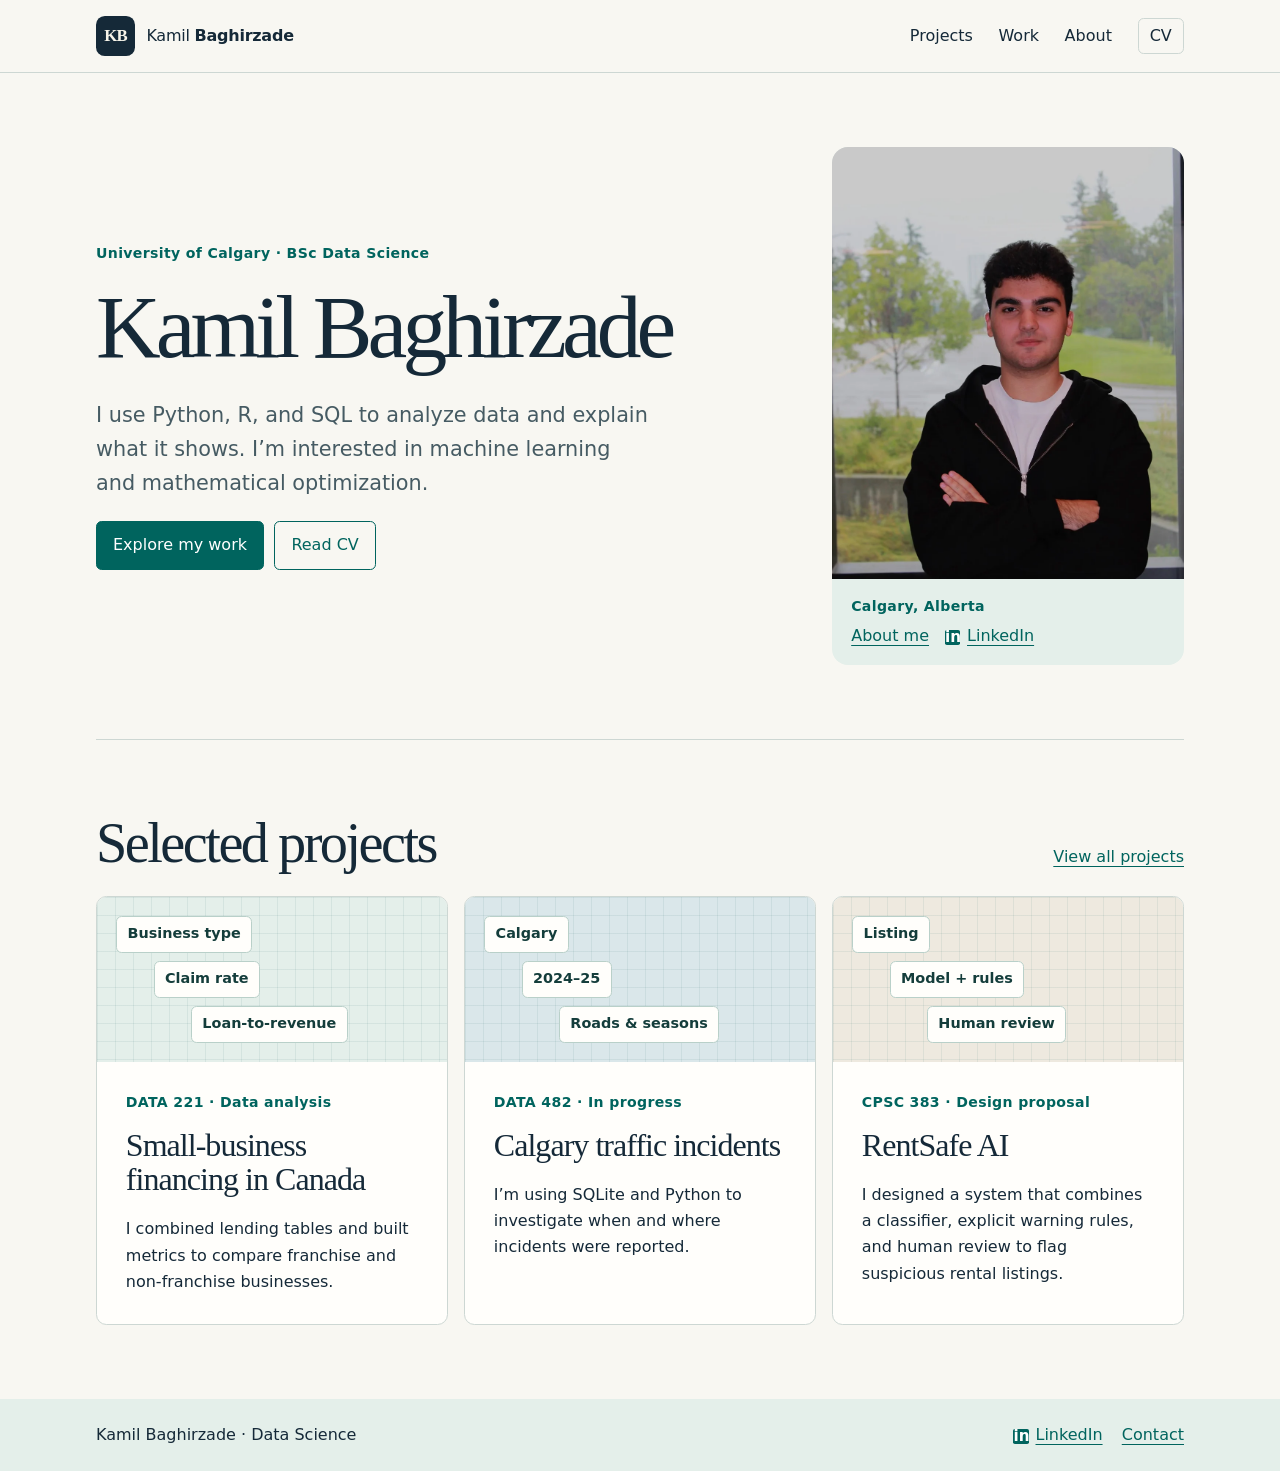
==== commit de790032: "Add files via upload" ====
--- a/index.html
+++ b/index.html
@@ -11,7 +11,7 @@
 </head>
 <body>
 <a class="skip-link" href="#main">Skip to content</a>
-<header><div class="bar"><a class="wordmark" href="index.html">Kamil Baghirzade</a><nav aria-label="Main navigation"><a href="projects.html">Projects</a><a href="work.html">Work</a><a href="about.html">About</a><a class="nav-cv" href="about.html#cv">CV</a></nav></div></header>
+<header><div class="bar"><a class="wordmark" href="index.html" aria-label="Kamil Baghirzade, home"><span class="monogram" aria-hidden="true">KB</span><span>Kamil <strong>Baghirzade</strong></span></a><nav aria-label="Main navigation"><a href="projects.html">Projects</a><a href="work.html">Work</a><a href="about.html">About</a><a class="nav-cv" href="about.html#cv">CV</a></nav></div></header>
 <main id="main">
 <section class="hero">
   <div>
@@ -20,25 +20,25 @@
     <p class="lead">I use Python, R, and SQL to analyze data and explain what it shows. I’m interested in machine learning and mathematical optimization.</p>
     <div class="actions"><a class="button dark" href="#selected">Explore my work</a><a class="button" href="about.html#cv">Read CV</a></div>
   </div>
-  <aside class="home-profile"><img src="kamil-portrait.webp" alt="Portrait of Kamil Baghirzade"><div><p class="eyebrow">Calgary, Alberta</p><a href="about.html">About me</a><a href="https://www.linkedin.com/in/kamilbaghirzade/">LinkedIn</a></div></aside>
+  <aside class="home-profile"><img src="kamil-portrait.webp" alt="Portrait of Kamil Baghirzade"><div><p class="eyebrow">Calgary, Alberta</p><a href="about.html">About me</a><a href="https://www.linkedin.com/in/kamilbaghirzade/"><span class="social-icon linkedin-icon" aria-hidden="true">in</span>LinkedIn</a></div></aside>
 </section>
 <section id="selected">
   <div class="section-heading"><h2>Selected projects</h2><a href="projects.html">View all projects</a></div>
   <div class="featured">
     <article class="feature">
-      <a class="feature-image" href="financing.html"><img src="financing-chart.png" alt="Loan-to-revenue chart from the DATA 221 report"></a>
+      <div class="project-art art-financing" aria-label="Franchise and non-franchise lending comparison"><span>Business type</span><span>Claim rate</span><span>Loan-to-revenue</span></div>
       <div class="feature-copy"><p class="eyebrow">DATA 221 · Data analysis</p><h3><a href="financing.html">Small-business financing in Canada</a></h3><p>I combined lending tables and built metrics to compare franchise and non-franchise businesses.</p></div>
     </article>
-    <article class="feature traffic">
-      <div class="feature-copy"><p class="eyebrow">DATA 482 · In progress</p><p class="years">2024–25</p><h3><a href="traffic.html">Calgary Traffic Incidents: Patterns Across Roads and Seasons</a></h3><p>I’m using SQLite and Python to investigate when and where incidents were reported.</p></div>
+    <article class="feature traffic"><div class="project-art art-traffic" aria-label="Calgary traffic analysis scope"><span>Calgary</span><span>2024–25</span><span>Roads &amp; seasons</span></div>
+      <div class="feature-copy"><p class="eyebrow">DATA 482 · In progress</p><h3><a href="traffic.html">Calgary traffic incidents</a></h3><p>I’m using SQLite and Python to investigate when and where incidents were reported.</p></div>
     </article>
-    <article class="feature proposal">
+    <article class="feature proposal"><div class="project-art art-rentsafe" aria-label="RentSafe AI proposed review flow"><span>Listing</span><span>Model + rules</span><span>Human review</span></div>
       <div class="feature-copy"><p class="eyebrow">CPSC 383 · Design proposal</p><h3><a href="rentsafe.html">RentSafe AI</a></h3><p>I designed a system that combines a classifier, explicit warning rules, and human review to flag suspicious rental listings.</p></div>
     </article>
   </div>
 </section>
 
 </main>
-<footer><div class="bar"><span>Kamil Baghirzade · Data Science</span><div class="footer-links"><a href="https://www.linkedin.com/in/kamilbaghirzade/">LinkedIn</a><a href="contact.html">Contact</a></div></div></footer>
+<footer><div class="bar"><span>Kamil Baghirzade · Data Science</span><div class="footer-links"><a href="https://www.linkedin.com/in/kamilbaghirzade/"><span class="social-icon linkedin-icon" aria-hidden="true">in</span>LinkedIn</a><a href="contact.html">Contact</a></div></div></footer>
 </body>
 </html>
--- a/portfolio.css
+++ b/portfolio.css
@@ -137,3 +137,41 @@
   .about-dashboard { grid-template-columns: minmax(0, 1fr); }
   .about-portrait { max-height: 23rem; }
 }
+
+.wordmark { display: inline-flex; align-items: center; gap: .7rem; font-weight: 450; letter-spacing: -.015em; }
+.wordmark strong { font-weight: 750; }
+.monogram { display: grid; place-items: center; width: 2.45rem; height: 2.45rem; border-radius: .55rem; background: var(--ink); color: #f7f4e9; font: 600 1.05rem Georgia, serif; letter-spacing: -.04em; }
+.brand-heading { display: flex; align-items: center; gap: .85rem; }
+.brand-tile { display: grid; place-items: center; flex: 0 0 5.25rem; height: 3.35rem; padding: .35rem; background: white; border: 1px solid var(--line); border-radius: .5rem; }
+.brand-tile img { width: 100%; height: 100%; min-height: 0; object-fit: contain; }
+.campus-portrait { object-position: center 55%; }
+.social-icon { display: inline-block; position: relative; width: 1em; height: 1em; vertical-align: -.10em; margin-right: .45em; }
+.linkedin-icon { background: currentColor; border-radius: .12em; box-shadow: inset 0 0 0 1em var(--teal); color: white; text-align: center; font: 700 .95em/1.03 system-ui, sans-serif; }
+.instagram-icon { border: .10em solid currentColor; border-radius: .30em; }
+.instagram-icon::before { content: ''; position: absolute; inset: 23%; border: .09em solid currentColor; border-radius: 50%; }
+.instagram-icon::after { content: ''; position: absolute; top: 12%; right: 13%; width: .13em; height: .13em; border-radius: 50%; background: currentColor; }
+.featured { grid-template-columns: repeat(3, minmax(0, 1fr)); align-items: stretch; }
+.feature:first-child { grid-row: auto; }
+.feature { background-color: var(--white); }
+.feature h3 a { text-decoration: none; }
+.feature h3 a:hover, .feature h3 a:focus-visible { text-decoration: underline; }
+.project-art { display: grid; gap: .5rem; align-content: center; min-height: 10rem; padding: 1.2rem; color: #143d3b; background-color: #e4efea; background-image: linear-gradient(#1d615b14 1px, transparent 1px), linear-gradient(90deg, #1d615b14 1px, transparent 1px); background-size: 18px 18px; }
+.showcase .project-art { border-radius: .55rem; }
+.project-art span { width: fit-content; max-width: 100%; background: #fffefb; border: 1px solid #b9d0c9; padding: .35rem .65rem; border-radius: .35rem; font-size: .9rem; font-weight: 650; }
+.project-art span:nth-child(2) { margin-left: 12%; }
+.project-art span:nth-child(3) { margin-left: 24%; }
+.art-traffic { background-color: #dae7ea; }
+.art-rentsafe, .art-ethics { background-color: #eee9df; }
+.reader-controls { display: flex; align-items: center; flex-wrap: wrap; gap: .45rem .8rem; margin-block: .8rem; }
+.reader-controls button, .reader-controls select { border: 1px solid var(--line); color: var(--ink); background: var(--paper); font: inherit; border-radius: .35rem; padding: .35rem .65rem; }
+.reader-controls button:not(:disabled) { cursor: pointer; }
+.reader-controls button:disabled { opacity: .55; }
+.reader-viewport { max-height: 76vh; overflow: auto; background: var(--mint); border: 1px solid var(--line); border-radius: .35rem; }
+.reader-viewport img { width: 100%; height: auto; max-width: none; }
+.reader-text { margin-top: .8rem; }
+@media (max-width: 850px) {
+  .featured { grid-template-columns: repeat(2, minmax(0, 1fr)); }
+}
+@media (max-width: 570px) {
+  .featured { grid-template-columns: minmax(0, 1fr); }
+}
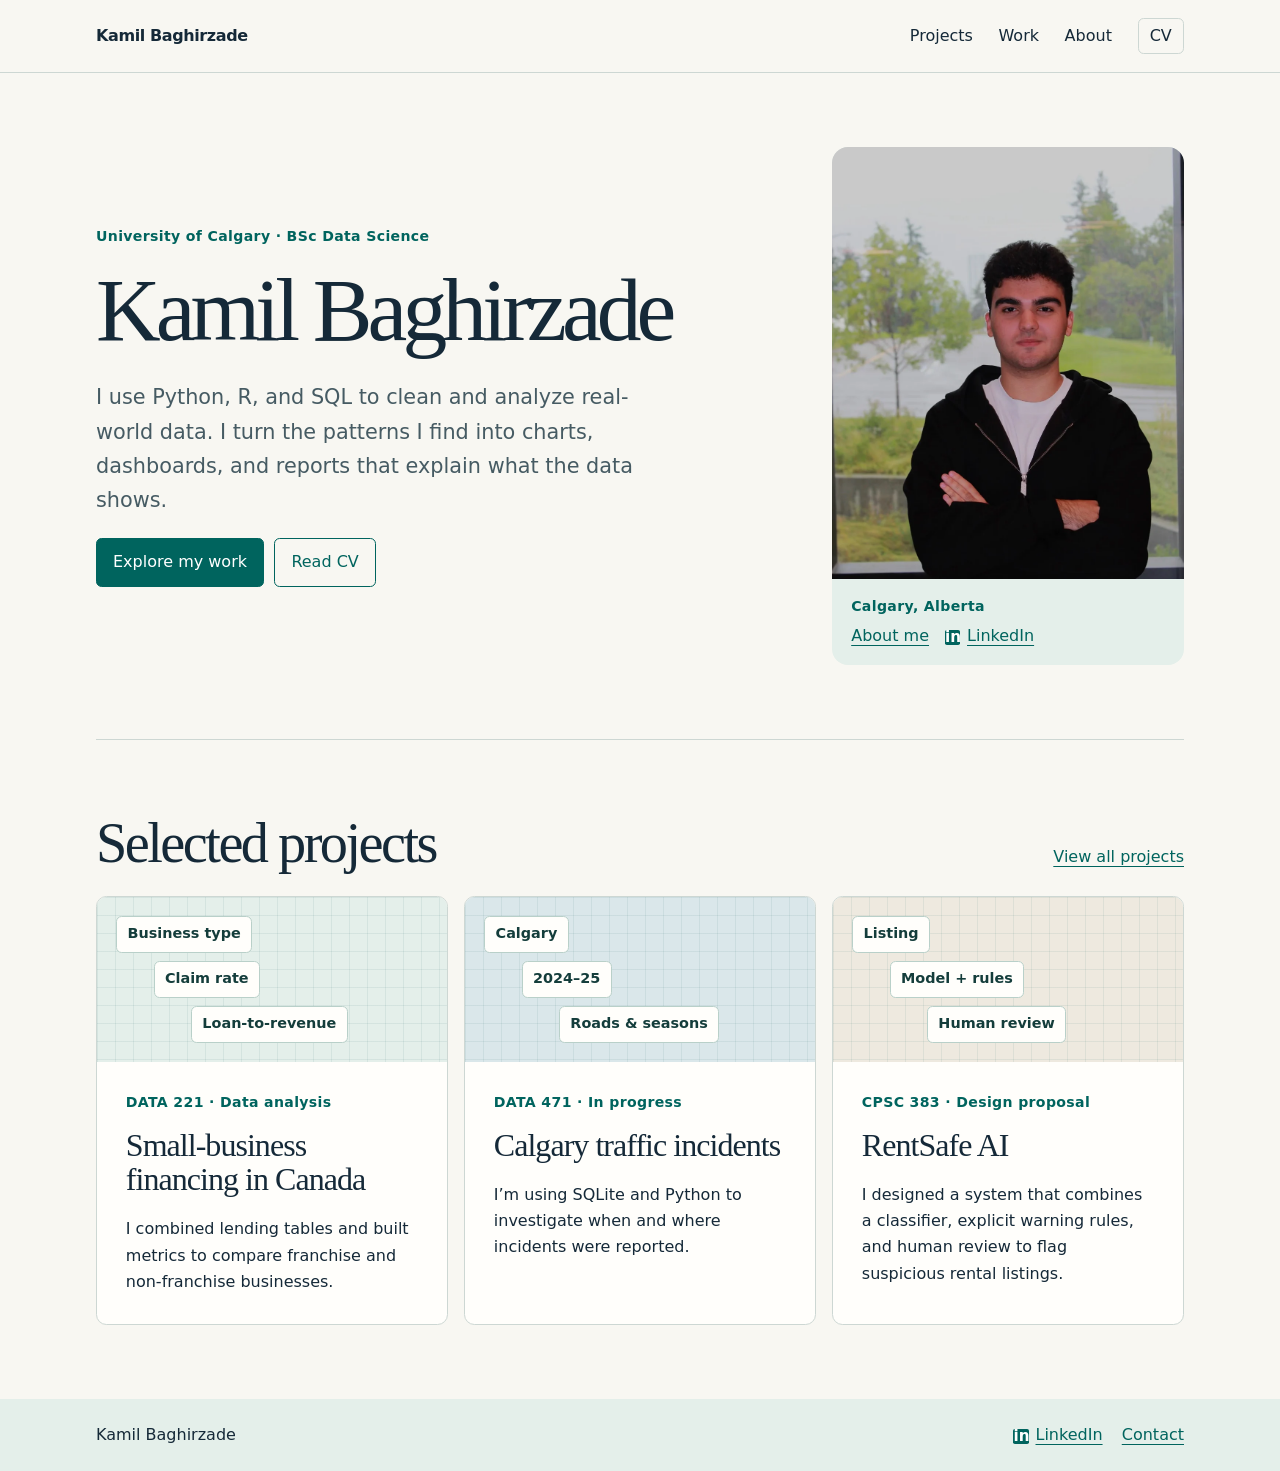
==== commit 4e81cbbf: "Add files via upload" ====
--- a/index.html
+++ b/index.html
@@ -11,13 +11,13 @@
 </head>
 <body>
 <a class="skip-link" href="#main">Skip to content</a>
-<header><div class="bar"><a class="wordmark" href="index.html" aria-label="Kamil Baghirzade, home"><span class="monogram" aria-hidden="true">KB</span><span>Kamil <strong>Baghirzade</strong></span></a><nav aria-label="Main navigation"><a href="projects.html">Projects</a><a href="work.html">Work</a><a href="about.html">About</a><a class="nav-cv" href="about.html#cv">CV</a></nav></div></header>
+<header><div class="bar"><a class="wordmark" href="index.html" aria-label="Kamil Baghirzade, home">Kamil Baghirzade</a><nav aria-label="Main navigation"><a href="projects.html">Projects</a><a href="work.html">Work</a><a href="about.html">About</a><a class="nav-cv" href="about.html#cv">CV</a></nav></div></header>
 <main id="main">
 <section class="hero">
   <div>
     <p class="eyebrow">University of Calgary · BSc Data Science</p>
     <h1>Kamil Baghirzade</h1>
-    <p class="lead">I use Python, R, and SQL to analyze data and explain what it shows. I’m interested in machine learning and mathematical optimization.</p>
+    <p class="lead">I use Python, R, and SQL to clean and analyze real-world data. I turn the patterns I find into charts, dashboards, and reports that explain what the data shows.</p>
     <div class="actions"><a class="button dark" href="#selected">Explore my work</a><a class="button" href="about.html#cv">Read CV</a></div>
   </div>
   <aside class="home-profile"><img src="kamil-portrait.webp" alt="Portrait of Kamil Baghirzade"><div><p class="eyebrow">Calgary, Alberta</p><a href="about.html">About me</a><a href="https://www.linkedin.com/in/kamilbaghirzade/"><span class="social-icon linkedin-icon" aria-hidden="true">in</span>LinkedIn</a></div></aside>
@@ -30,7 +30,7 @@
       <div class="feature-copy"><p class="eyebrow">DATA 221 · Data analysis</p><h3><a href="financing.html">Small-business financing in Canada</a></h3><p>I combined lending tables and built metrics to compare franchise and non-franchise businesses.</p></div>
     </article>
     <article class="feature traffic"><div class="project-art art-traffic" aria-label="Calgary traffic analysis scope"><span>Calgary</span><span>2024–25</span><span>Roads &amp; seasons</span></div>
-      <div class="feature-copy"><p class="eyebrow">DATA 482 · In progress</p><h3><a href="traffic.html">Calgary traffic incidents</a></h3><p>I’m using SQLite and Python to investigate when and where incidents were reported.</p></div>
+      <div class="feature-copy"><p class="eyebrow">DATA 471 · In progress</p><h3><a href="traffic.html">Calgary traffic incidents</a></h3><p>I’m using SQLite and Python to investigate when and where incidents were reported.</p></div>
     </article>
     <article class="feature proposal"><div class="project-art art-rentsafe" aria-label="RentSafe AI proposed review flow"><span>Listing</span><span>Model + rules</span><span>Human review</span></div>
       <div class="feature-copy"><p class="eyebrow">CPSC 383 · Design proposal</p><h3><a href="rentsafe.html">RentSafe AI</a></h3><p>I designed a system that combines a classifier, explicit warning rules, and human review to flag suspicious rental listings.</p></div>
@@ -39,6 +39,6 @@
 </section>
 
 </main>
-<footer><div class="bar"><span>Kamil Baghirzade · Data Science</span><div class="footer-links"><a href="https://www.linkedin.com/in/kamilbaghirzade/"><span class="social-icon linkedin-icon" aria-hidden="true">in</span>LinkedIn</a><a href="contact.html">Contact</a></div></div></footer>
+<footer><div class="bar"><span>Kamil Baghirzade</span><div class="footer-links"><a href="https://www.linkedin.com/in/kamilbaghirzade/"><span class="social-icon linkedin-icon" aria-hidden="true">in</span>LinkedIn</a><a href="contact.html">Contact</a></div></div></footer>
 </body>
 </html>
--- a/portfolio.css
+++ b/portfolio.css
@@ -59,6 +59,7 @@
 .traffic { background: var(--mint); }
 .years { font: 500 clamp(2.25rem, 5vw, 4rem)/1 Georgia, serif; color: var(--teal); margin: .35em 0; }
 .timeline, .resume-grid, .skill-grid, .heading, .about { display: grid; grid-template-columns: repeat(2, minmax(0, 1fr)); gap: 1.5rem 2.5rem; }
+.timeline, .resume-grid { grid-template-columns: minmax(0, 1fr); }
 .skill-grid { grid-template-columns: repeat(3, minmax(0, 1fr)); }
 .timeline > div, .entry { border-top: 1px solid var(--line); padding-top: 1rem; margin-bottom: 1rem; }
 .heading { align-items: end; margin-bottom: 1.5rem; }
@@ -125,22 +126,12 @@
 .pdf-reader { background: var(--white); border: 1px solid var(--line); border-radius: .55rem; padding: .85rem 1rem; margin-block: 1rem; }
 .pdf-reader[open] summary { margin-bottom: .75rem; }
 .pdf-content object { display: block; border: 1px solid var(--line); width: 100%; height: clamp(28rem, 75vh, 52rem); margin-top: .65rem; }
-.pointer-ring { display: none; }
-@media (hover: hover) and (pointer: fine) and (prefers-reduced-motion: no-preference) {
-  .pointer-ring.visible { display: grid; place-items: center; }
-  .pointer-ring { position: fixed; top: 0; left: 0; z-index: 20; width: 32px; height: 32px; pointer-events: none; }
-  .pointer-ring::before { content: ''; width: 100%; height: 100%; border: 1.5px solid #007d71; border-radius: 50%; transition: scale .18s ease, background-color .18s ease; }
-  .pointer-ring.active::before { scale: 1.45; background: #1ba08b28; }
-  .pointer-ring.pressed::before { scale: .7; }
-}
 @media (max-width: 720px) {
   .about-dashboard { grid-template-columns: minmax(0, 1fr); }
   .about-portrait { max-height: 23rem; }
 }
 
-.wordmark { display: inline-flex; align-items: center; gap: .7rem; font-weight: 450; letter-spacing: -.015em; }
-.wordmark strong { font-weight: 750; }
-.monogram { display: grid; place-items: center; width: 2.45rem; height: 2.45rem; border-radius: .55rem; background: var(--ink); color: #f7f4e9; font: 600 1.05rem Georgia, serif; letter-spacing: -.04em; }
+.wordmark { letter-spacing: -.025em; }
 .brand-heading { display: flex; align-items: center; gap: .85rem; }
 .brand-tile { display: grid; place-items: center; flex: 0 0 5.25rem; height: 3.35rem; padding: .35rem; background: white; border: 1px solid var(--line); border-radius: .5rem; }
 .brand-tile img { width: 100%; height: 100%; min-height: 0; object-fit: contain; }
@@ -175,3 +166,29 @@
 @media (max-width: 570px) {
   .featured { grid-template-columns: minmax(0, 1fr); }
 }
+
+.brand-tile {
+  display: flex;
+  align-items: center;
+  justify-content: center;
+  flex: 0 0 clamp(4.4rem, 11vw, 6.5rem);
+  height: 3.75rem;
+  padding: .35rem .45rem;
+}
+.brand-tile img {
+  width: auto;
+  height: auto;
+  max-width: min(100%, 5.45rem);
+  max-height: 2.95rem;
+  object-fit: contain;
+}
+
+@media (hover: hover) and (pointer: fine) and (forced-colors: none) {
+  html {
+    cursor: url("data:image/svg+xml,%3Csvg xmlns='http://www.w3.org/2000/svg' width='24' height='24'%3E%3Ccircle cx='12' cy='12' r='8' fill='white' fill-opacity='.8' stroke='%23006460' stroke-width='2'/%3E%3C/svg%3E") 12 12, auto;
+  }
+
+  a, button, summary, select, .button, .reader-controls button:not(:disabled) {
+    cursor: url("data:image/svg+xml,%3Csvg xmlns='http://www.w3.org/2000/svg' width='24' height='24'%3E%3Ccircle cx='12' cy='12' r='8' fill='%23006460' stroke='white' stroke-width='2'/%3E%3C/svg%3E") 12 12, pointer;
+  }
+}
